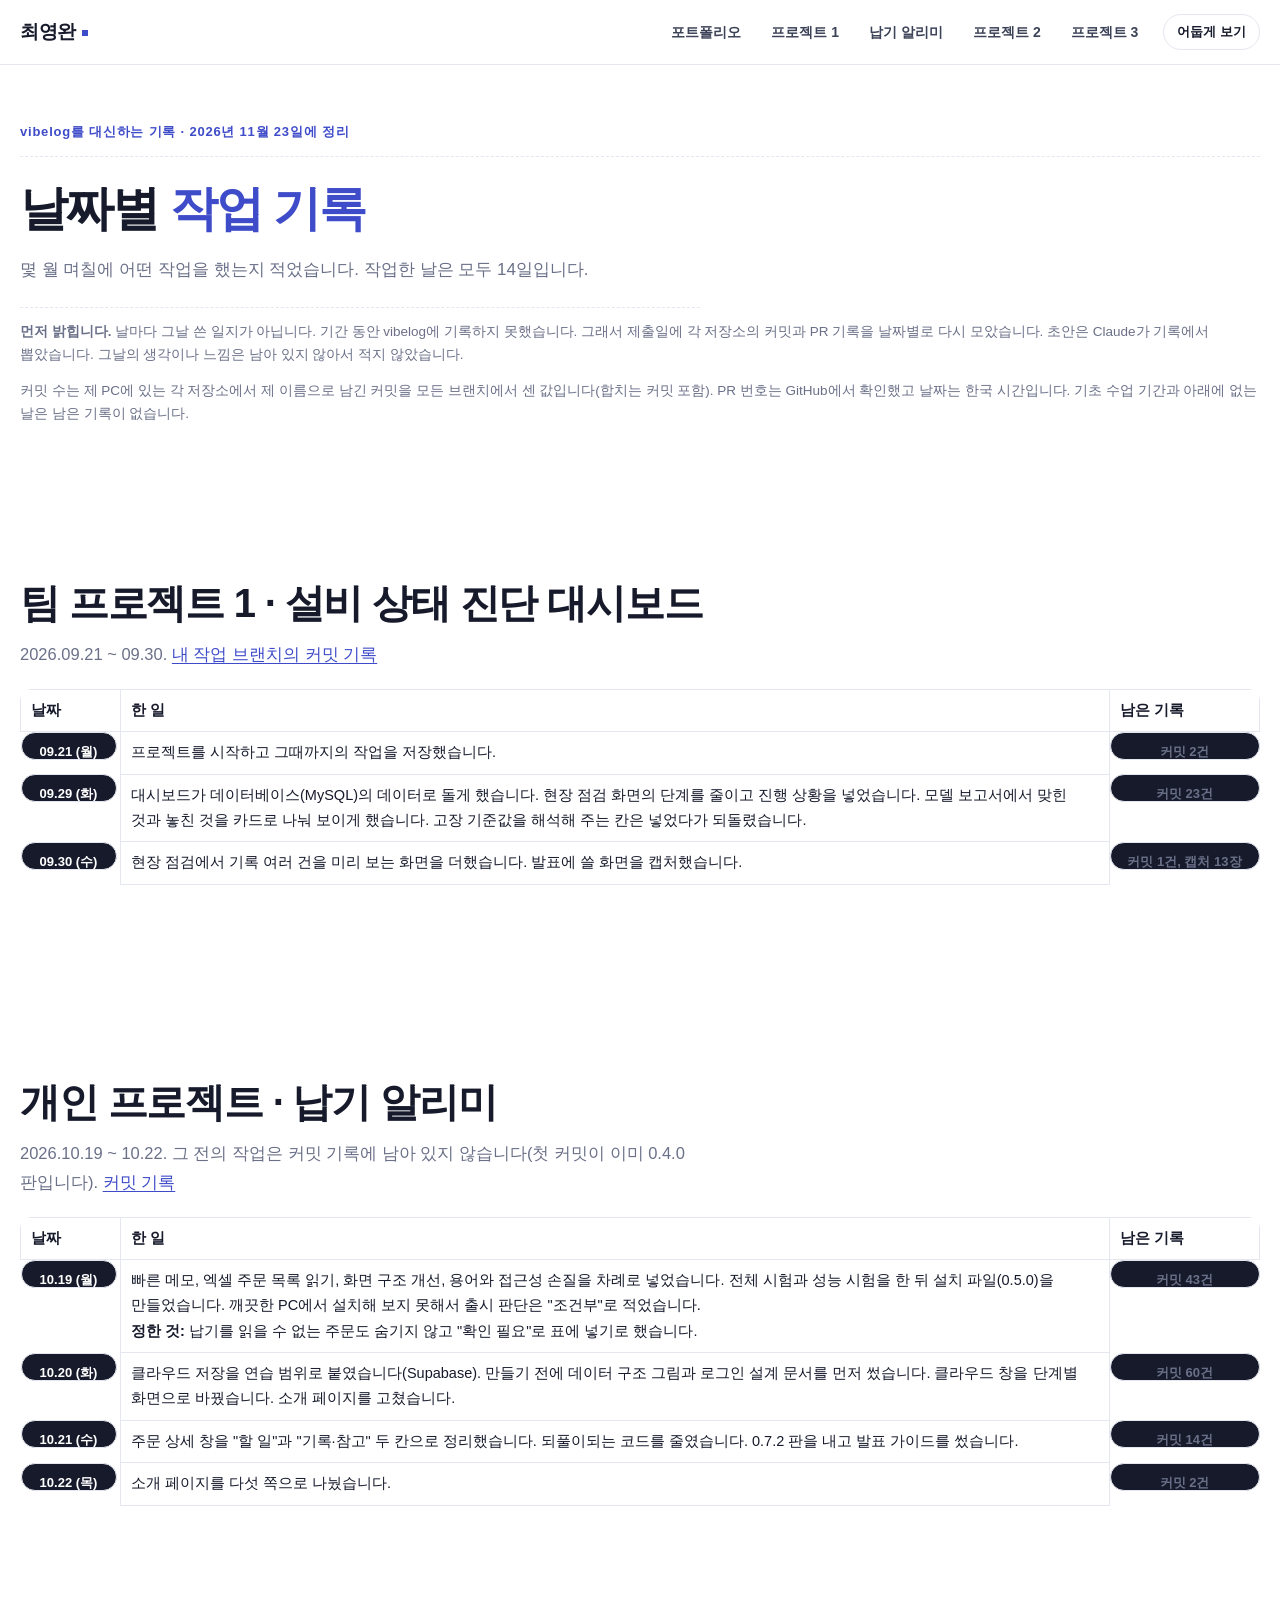
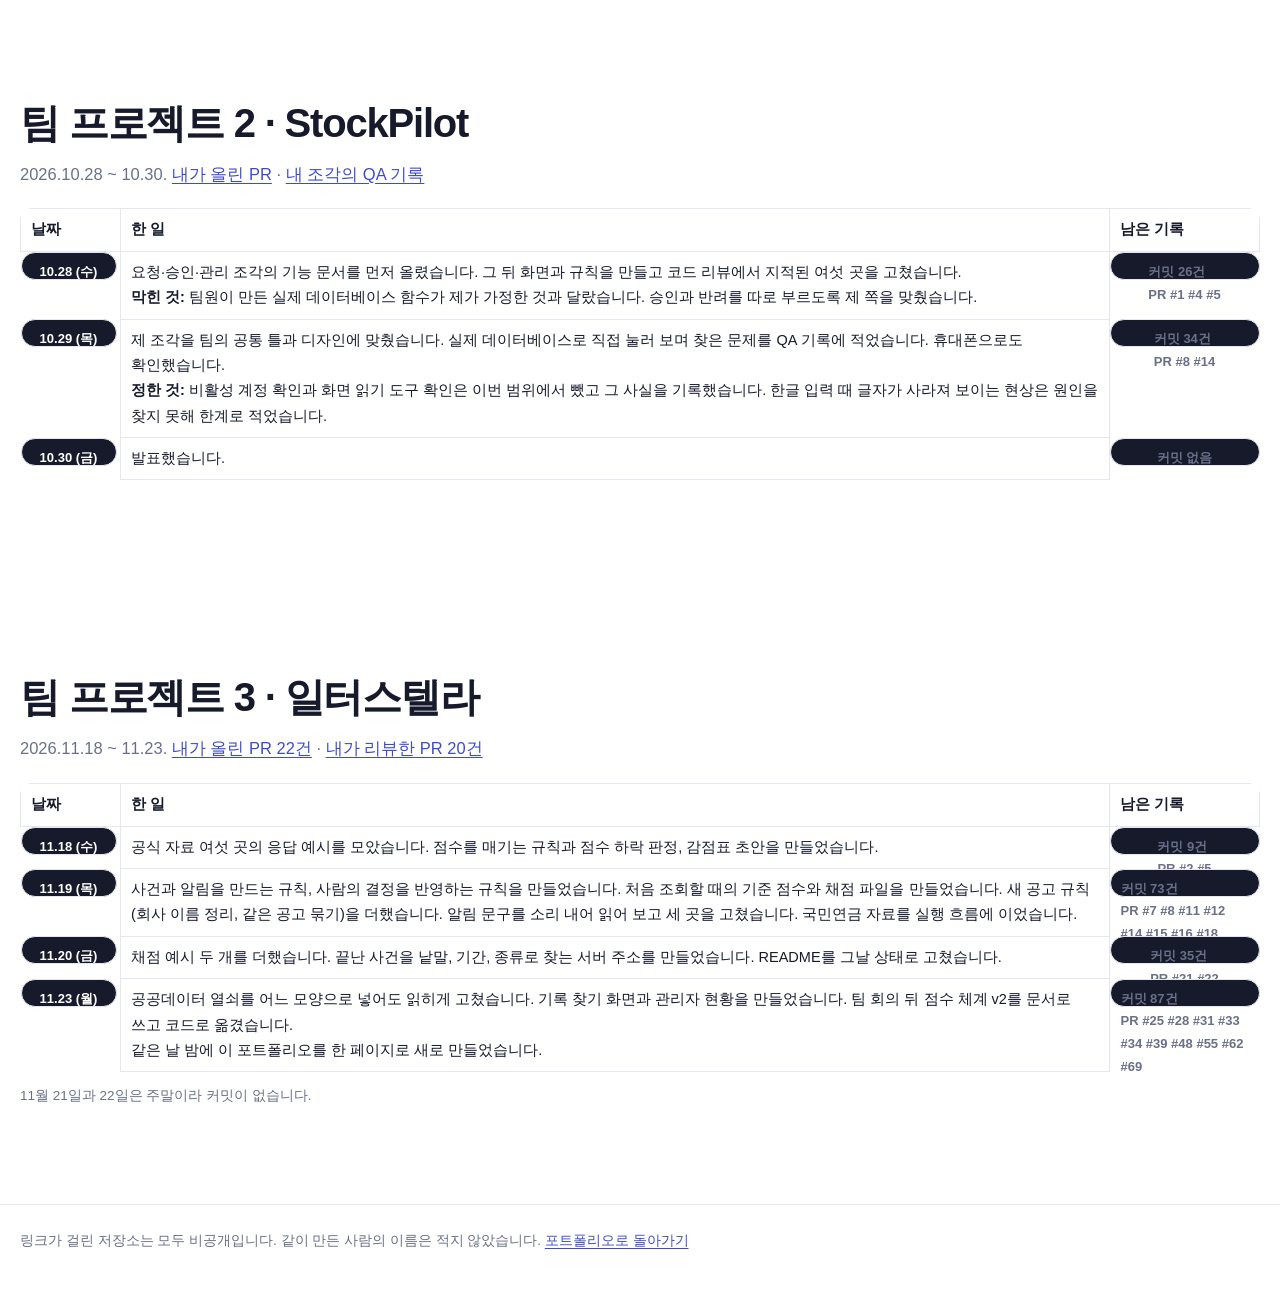
==== worklog.html @ 02786f66 "포트폴리오 화면 캡처 정리" ====
<!doctype html>
<html lang="ko">
<head>
  <meta charset="utf-8">
  <meta name="viewport" content="width=device-width, initial-scale=1">
  <meta name="robots" content="noindex, nofollow">
  <title>날짜별 작업 기록 · 최영완</title>
  <meta name="description" content="몇 월 며칠에 어떤 작업을 했는지 커밋과 PR 기록에서 날짜별로 모은 기록">
  <link rel="stylesheet" href="style.css?v=12">
  <script src="theme.js"></script>
</head>
<body>
<nav class="top" aria-label="이동"><div class="wrap">
  <strong>최영완</strong>
  <a href="index.html">포트폴리오</a><a href="#p1">프로젝트 1</a><a href="#nabgi">납기 알리미</a><a href="#p2">프로젝트 2</a><a href="#p3">프로젝트 3</a>
  <button type="button" data-theme-toggle hidden>어둡게 보기</button>
</div></nav>

<main>
<header class="hero"><div class="wrap">
  <p class="kicker">vibelog를 대신하는 기록 · 2026년 11월 23일에 정리</p>
  <h1>날짜별 <span>작업 기록</span></h1>
  <p class="lede">몇 월 며칠에 어떤 작업을 했는지 적었습니다. 작업한 날은 모두 14일입니다.</p>
  <p class="note"><b>먼저 밝힙니다.</b> 날마다 그날 쓴 일지가 아닙니다. 기간 동안 vibelog에 기록하지 못했습니다. 그래서 제출일에 각 저장소의 커밋과 PR 기록을 날짜별로 다시 모았습니다. 초안은 Claude가 기록에서 뽑았습니다. 그날의 생각이나 느낌은 남아 있지 않아서 적지 않았습니다.</p>
  <p class="note">커밋 수는 제 PC에 있는 각 저장소에서 제 이름으로 남긴 커밋을 모든 브랜치에서 센 값입니다(합치는 커밋 포함). PR 번호는 GitHub에서 확인했고 날짜는 한국 시간입니다. 기초 수업 기간과 아래에 없는 날은 남은 기록이 없습니다.</p>
</div></header>

<section id="p1"><div class="wrap">
  <h2>팀 프로젝트 1 · 설비 상태 진단 대시보드</h2>
  <p class="sec-lede">2026.09.21 ~ 09.30. <a href="https://github.com/DH99-03/LS_Rokets/commits/%EC%B5%9C%EC%98%81%EC%99%84_test">내 작업 브랜치의 커밋 기록</a></p>
  <table class="log">
    <tr><th>날짜</th><th>한 일</th><th>남은 기록</th></tr>
    <tr><td class="num">09.21 (월)</td><td>프로젝트를 시작하고 그때까지의 작업을 저장했습니다.</td><td class="num">커밋 2건</td></tr>
    <tr><td class="num">09.29 (화)</td><td>대시보드가 데이터베이스(MySQL)의 데이터로 돌게 했습니다. 현장 점검 화면의 단계를 줄이고 진행 상황을 넣었습니다. 모델 보고서에서 맞힌 것과 놓친 것을 카드로 나눠 보이게 했습니다. 고장 기준값을 해석해 주는 칸은 넣었다가 되돌렸습니다.</td><td class="num">커밋 23건</td></tr>
    <tr><td class="num">09.30 (수)</td><td>현장 점검에서 기록 여러 건을 미리 보는 화면을 더했습니다. 발표에 쓸 화면을 캡처했습니다.</td><td class="num">커밋 1건, 캡처 13장</td></tr>
  </table>
</div></section>

<section id="nabgi"><div class="wrap">
  <h2>개인 프로젝트 · 납기 알리미</h2>
  <p class="sec-lede">2026.10.19 ~ 10.22. 그 전의 작업은 커밋 기록에 남아 있지 않습니다(첫 커밋이 이미 0.4.0 판입니다). <a href="https://github.com/2rodmlquf-bit/nabgi-alimi/commits/main">커밋 기록</a></p>
  <table class="log">
    <tr><th>날짜</th><th>한 일</th><th>남은 기록</th></tr>
    <tr><td class="num">10.19 (월)</td><td>빠른 메모, 엑셀 주문 목록 읽기, 화면 구조 개선, 용어와 접근성 손질을 차례로 넣었습니다. 전체 시험과 성능 시험을 한 뒤 설치 파일(0.5.0)을 만들었습니다. 깨끗한 PC에서 설치해 보지 못해서 출시 판단은 "조건부"로 적었습니다.<br><b>정한 것:</b> 납기를 읽을 수 없는 주문도 숨기지 않고 "확인 필요"로 표에 넣기로 했습니다.</td><td class="num">커밋 43건</td></tr>
    <tr><td class="num">10.20 (화)</td><td>클라우드 저장을 연습 범위로 붙였습니다(Supabase). 만들기 전에 데이터 구조 그림과 로그인 설계 문서를 먼저 썼습니다. 클라우드 창을 단계별 화면으로 바꿨습니다. 소개 페이지를 고쳤습니다.</td><td class="num">커밋 60건</td></tr>
    <tr><td class="num">10.21 (수)</td><td>주문 상세 창을 "할 일"과 "기록·참고" 두 칸으로 정리했습니다. 되풀이되는 코드를 줄였습니다. 0.7.2 판을 내고 발표 가이드를 썼습니다.</td><td class="num">커밋 14건</td></tr>
    <tr><td class="num">10.22 (목)</td><td>소개 페이지를 다섯 쪽으로 나눴습니다.</td><td class="num">커밋 2건</td></tr>
  </table>
</div></section>

<section id="p2"><div class="wrap">
  <h2>팀 프로젝트 2 · StockPilot</h2>
  <p class="sec-lede">2026.10.28 ~ 10.30. <a href="https://github.com/jhk4308/LS-VibeCoding-Project/pulls?q=is%3Apr+author%3A2rodmlquf-bit">내가 올린 PR</a> · <a href="https://github.com/2rodmlquf-bit/Project2_StockPilot/blob/main/docs/QA-5C.md">내 조각의 QA 기록</a></p>
  <table class="log">
    <tr><th>날짜</th><th>한 일</th><th>남은 기록</th></tr>
    <tr><td class="num">10.28 (수)</td><td>요청·승인·관리 조각의 기능 문서를 먼저 올렸습니다. 그 뒤 화면과 규칙을 만들고 코드 리뷰에서 지적된 여섯 곳을 고쳤습니다.<br><b>막힌 것:</b> 팀원이 만든 실제 데이터베이스 함수가 제가 가정한 것과 달랐습니다. 승인과 반려를 따로 부르도록 제 쪽을 맞췄습니다.</td><td class="num">커밋 26건<br>PR #1 #4 #5</td></tr>
    <tr><td class="num">10.29 (목)</td><td>제 조각을 팀의 공통 틀과 디자인에 맞췄습니다. 실제 데이터베이스로 직접 눌러 보며 찾은 문제를 QA 기록에 적었습니다. 휴대폰으로도 확인했습니다.<br><b>정한 것:</b> 비활성 계정 확인과 화면 읽기 도구 확인은 이번 범위에서 뺐고 그 사실을 기록했습니다. 한글 입력 때 글자가 사라져 보이는 현상은 원인을 찾지 못해 한계로 적었습니다.</td><td class="num">커밋 34건<br>PR #8 #14</td></tr>
    <tr><td class="num">10.30 (금)</td><td>발표했습니다.</td><td class="num">커밋 없음</td></tr>
  </table>
</div></section>

<section id="p3"><div class="wrap">
  <h2>팀 프로젝트 3 · 일터스텔라</h2>
  <p class="sec-lede">2026.11.18 ~ 11.23. <a href="https://github.com/jhk4308/LS-VibeCoding-Project2/pulls?q=is%3Apr+author%3A2rodmlquf-bit">내가 올린 PR 22건</a> · <a href="https://github.com/jhk4308/LS-VibeCoding-Project2/pulls?q=is%3Apr+reviewed-by%3A2rodmlquf-bit">내가 리뷰한 PR 20건</a></p>
  <table class="log">
    <tr><th>날짜</th><th>한 일</th><th>남은 기록</th></tr>
    <tr><td class="num">11.18 (수)</td><td>공식 자료 여섯 곳의 응답 예시를 모았습니다. 점수를 매기는 규칙과 점수 하락 판정, 감점표 초안을 만들었습니다.</td><td class="num">커밋 9건<br>PR #2 #5</td></tr>
    <tr><td class="num">11.19 (목)</td><td>사건과 알림을 만드는 규칙, 사람의 결정을 반영하는 규칙을 만들었습니다. 처음 조회할 때의 기준 점수와 채점 파일을 만들었습니다. 새 공고 규칙(회사 이름 정리, 같은 공고 묶기)을 더했습니다. 알림 문구를 소리 내어 읽어 보고 세 곳을 고쳤습니다. 국민연금 자료를 실행 흐름에 이었습니다.</td><td class="num">커밋 73건<br>PR #7 #8 #11 #12 #14 #15 #16 #18</td></tr>
    <tr><td class="num">11.20 (금)</td><td>채점 예시 두 개를 더했습니다. 끝난 사건을 낱말, 기간, 종류로 찾는 서버 주소를 만들었습니다. README를 그날 상태로 고쳤습니다.</td><td class="num">커밋 35건<br>PR #21 #22</td></tr>
    <tr><td class="num">11.23 (월)</td><td>공공데이터 열쇠를 어느 모양으로 넣어도 읽히게 고쳤습니다. 기록 찾기 화면과 관리자 현황을 만들었습니다. 팀 회의 뒤 점수 체계 v2를 문서로 쓰고 코드로 옮겼습니다.<br>같은 날 밤에 이 포트폴리오를 한 페이지로 새로 만들었습니다.</td><td class="num">커밋 87건<br>PR #25 #28 #31 #33 #34 #39 #48 #55 #62 #69</td></tr>
  </table>
  <p class="note">11월 21일과 22일은 주말이라 커밋이 없습니다.</p>
</div></section>
</main>

<footer class="end"><div class="wrap">링크가 걸린 저장소는 모두 비공개입니다. 같이 만든 사람의 이름은 적지 않았습니다. <a href="index.html">포트폴리오로 돌아가기</a></div></footer>
</body>
</html>
---- style.css ----
/* 색은 여기 한 곳에서만 정한다. 그라데이션은 쓰지 않는다. 바탕은 흰색·연한 회청색, 강조는 남색 하나, 프로젝트 표시는 파스텔 칩. */
:root {
  --bg: #ffffff; --alt: #f5f6fa; --card: #ffffff; --ink: #161a2b; --sub: #3c4257; --muted: #6a7088; --line: #e4e7ef;
  --accent: #3f4cc9; --on-accent: #ffffff;
  --p1: #fde6d8; --p1-ink: #8a3b12; --nb: #ebe6fc; --nb-ink: #46379a; --p2: #dcf2e6; --p2-ink: #1e6647; --p3: #dfedfb; --p3-ink: #1d5687;
  --note: #fff4cf; --note-ink: #6e4b00;
}
@media (prefers-color-scheme: dark) {
  :root:not([data-theme="light"]) {
    --bg: #12141d; --alt: #181b27; --card: #1d2130; --ink: #eef0f7; --sub: #c9cde0; --muted: #9da3bb; --line: #2c3144;
    --accent: #9ea8ff; --on-accent: #12141d;
    --p1: #45291c; --p1-ink: #ffd3bc; --nb: #2d2754; --nb-ink: #d3ccff; --p2: #173a2b; --p2-ink: #b5e8cf; --p3: #17324b; --p3-ink: #bcdcf7;
    --note: #3a3016; --note-ink: #ffe59a;
  }
}
:root[data-theme="dark"] {
  --bg: #12141d; --alt: #181b27; --card: #1d2130; --ink: #eef0f7; --sub: #c9cde0; --muted: #9da3bb; --line: #2c3144;
  --accent: #9ea8ff; --on-accent: #12141d;
  --p1: #45291c; --p1-ink: #ffd3bc; --nb: #2d2754; --nb-ink: #d3ccff; --p2: #173a2b; --p2-ink: #b5e8cf; --p3: #17324b; --p3-ink: #bcdcf7;
  --note: #3a3016; --note-ink: #ffe59a;
}

* { box-sizing: border-box; }
html { scroll-behavior: smooth; scroll-padding-top: 72px; }
@media (prefers-reduced-motion: reduce) { html { scroll-behavior: auto; } * { transition: none !important; } }
body {
  margin: 0; background: var(--bg); color: var(--ink); font-size: 16px; line-height: 1.75;
  font-family: "Pretendard", "SUIT", -apple-system, "Apple SD Gothic Neo", "Malgun Gothic", "Noto Sans KR", sans-serif;
  word-break: keep-all; overflow-wrap: anywhere; -webkit-font-smoothing: antialiased;
}
a { color: var(--accent); text-underline-offset: 3px; }
a:focus-visible, button:focus-visible, summary:focus-visible { outline: 3px solid var(--accent); outline-offset: 2px; border-radius: 6px; }
img { max-width: 100%; height: auto; display: block; }
.wrap { max-width: 1360px; margin: 0 auto; padding: 0 20px; }

/* 위쪽 메뉴 */
.top { position: sticky; top: 0; z-index: 10; background: var(--bg); border-bottom: 1px solid var(--line); }
.top .wrap { display: flex; align-items: center; gap: 4px; height: 64px; overflow-x: auto; white-space: nowrap; scrollbar-width: none; }
.top .wrap::-webkit-scrollbar { display: none; }
.top strong { margin-right: auto; padding-right: 16px; font-size: 19px; letter-spacing: -0.02em; }
.top strong::after { content: ""; display: inline-block; width: 6px; height: 6px; background: var(--accent); margin-left: 6px; vertical-align: middle; }
.top a { color: var(--sub); text-decoration: none; font-size: 14px; font-weight: 600; padding: 7px 13px; border-radius: 999px; }
.top a:hover { background: var(--alt); color: var(--ink); }
.top button { font: inherit; font-size: 13px; font-weight: 600; color: var(--ink); background: var(--bg); border: 1px solid var(--line); border-radius: 999px; padding: 6px 13px; margin-left: 8px; cursor: pointer; }

/* 공통 */
section { padding: 96px 0; }
section.alt { background: var(--alt); }
.eyebrow { display: flex; align-items: center; gap: 10px; margin: 0 0 14px; font-size: 13px; font-weight: 700; letter-spacing: .08em; color: var(--accent); }
.eyebrow::before { content: ""; width: 22px; height: 2px; background: currentColor; }
h2 { font-size: 40px; line-height: 1.25; letter-spacing: -0.03em; margin: 0 0 12px; }
.sec-lede { color: var(--muted); margin: 0 0 36px; max-width: 680px; font-size: 16.5px; }
h3 { margin: 0; letter-spacing: -0.02em; }
h4 { font-size: 15px; margin: 22px 0 8px; }
.note { font-size: 13.5px; color: var(--muted); margin: 12px 0 0; }
.chip { display: inline-block; font-size: 12.5px; font-weight: 700; line-height: 1.5; padding: 3px 11px; border-radius: 999px; }
.c-p1 { background: var(--p1); color: var(--p1-ink); } .c-nb { background: var(--nb); color: var(--nb-ink); }
.c-p2 { background: var(--p2); color: var(--p2-ink); } .c-p3 { background: var(--p3); color: var(--p3-ink); }
.c-note { background: var(--note); color: var(--note-ink); }
.btn { display: inline-flex; align-items: center; gap: 8px; font-size: 15px; font-weight: 700; text-decoration: none; padding: 13px 22px; border-radius: 999px; background: var(--accent); color: var(--on-accent); border: 1px solid var(--accent); }
.btn.ghost { background: var(--bg); color: var(--ink); border-color: var(--line); }
.btn:hover { filter: brightness(1.06); }

/* 첫 화면: 물류 운송장(송장) 모양. 칸을 나눈 선과 고정폭 글자로 표현하고 색 번짐은 쓰지 않는다 */
.hero { padding: 56px 0; }
.mono { font-family: ui-monospace, "Cascadia Mono", Consolas, monospace; letter-spacing: .04em; }
.waybill { border: 2px solid var(--ink); border-radius: 18px; background: var(--bg); overflow: hidden; }
.wb-head { display: flex; justify-content: space-between; align-items: center; gap: 16px; padding: 16px 28px; border-bottom: 2px solid var(--ink); }
.wb-head p { margin: 0; font-size: 14px; font-weight: 700; }
.wb-head p span { margin-left: 16px; color: var(--muted); font-weight: 500; }
.barcode { width: 180px; height: 38px; fill: var(--ink); flex: none; }
.wb-main { display: grid; grid-template-columns: 1.55fr 1fr; }
.wb-from { padding: 32px 36px 30px 28px; border-right: 1px dashed var(--line); }
.wb-track { padding: 32px 28px 28px; background: var(--alt); }
.label { margin: 0 0 6px; font-size: 12px; font-weight: 700; letter-spacing: .08em; color: var(--accent); font-family: ui-monospace, "Cascadia Mono", Consolas, monospace; }
.place { margin: 0 0 22px; font-size: 20px; font-weight: 800; letter-spacing: -0.02em; }
.place span { display: block; font-size: 14px; font-weight: 500; color: var(--muted); letter-spacing: 0; }
.hero h1 { font-size: 50px; line-height: 1.25; letter-spacing: -0.04em; margin: 4px 0 18px; font-weight: 800; padding-top: 22px; border-top: 1px dashed var(--line); }
.hero h1 em { font-style: normal; color: var(--accent); text-decoration: underline; text-decoration-thickness: 6px; text-underline-offset: 6px; text-decoration-color: var(--nb); }
.hero .lede { color: var(--muted); margin: 0 0 24px; max-width: 600px; padding-bottom: 22px; border-bottom: 1px dashed var(--line); }
.track { list-style: none; margin: 10px 0 0; padding: 0; position: relative; }
.track::before { content: ""; position: absolute; left: 6px; top: 8px; bottom: 8px; border-left: 2px dashed var(--line); }
.track li { position: relative; padding: 0 0 20px 30px; }
.track li:last-child { padding-bottom: 0; }
.track li::before { content: ""; position: absolute; left: -3px; top: 3px; width: 14px; height: 14px; border-radius: 50%; background: var(--dot, var(--muted)); border: 3px solid var(--alt); }
.track .t-p1 { --dot: var(--p1-ink); } .track .t-nb { --dot: var(--nb-ink); } .track .t-p2 { --dot: var(--p2-ink); } .track .t-p3 { --dot: var(--p3-ink); }
.track time { display: block; font-size: 12.5px; color: var(--muted); font-family: ui-monospace, "Cascadia Mono", Consolas, monospace; }
.track b, .track a { display: block; font-weight: 700; color: var(--ink); text-decoration: none; line-height: 1.45; }
.track a:hover { color: var(--accent); }
.track span { display: block; font-size: 13.5px; color: var(--muted); line-height: 1.5; }
.track .now a::after { content: "현재"; margin-left: 8px; font-size: 11.5px; font-weight: 700; padding: 1px 8px; border-radius: 999px; background: var(--accent); color: var(--on-accent); vertical-align: 2px; }
.wb-cargo { display: grid; grid-template-columns: repeat(4, 1fr); margin: 0; border-top: 2px solid var(--ink); }
.wb-cargo > div { padding: 18px 22px; border-left: 1px dashed var(--line); }
.wb-cargo > div:first-child { border-left: 0; padding-left: 28px; }
.wb-cargo dt { font-size: 12px; font-weight: 700; letter-spacing: .06em; color: var(--muted); }
.wb-cargo dd { margin: 2px 0 0; font-size: 28px; font-weight: 800; letter-spacing: -0.03em; font-variant-numeric: tabular-nums; line-height: 1.3; }
.wb-cargo small { font-size: 13px; color: var(--muted); }
.wb-foot { border-top: 1px dashed var(--line); padding: 12px 28px; font-size: 14px; color: var(--sub); }
.wb-foot p { margin: 0; }
.wb-foot .mono { font-size: 12px; font-weight: 700; color: var(--accent); margin-right: 10px; }
.hero-actions { margin-top: 24px; }
.actions { display: flex; flex-wrap: wrap; gap: 10px; }

/* 한 일 표 (할 수 있는 것 → 근거) */
.skills { background: var(--card); border: 1px solid var(--line); border-radius: 22px; padding: 10px 28px; margin-bottom: 56px; }
.skills > p { margin: 14px 0 4px; font-size: 13px; font-weight: 700; color: var(--accent); }
.skills dl { margin: 0; }
.skills .row { display: grid; grid-template-columns: 230px 1fr; gap: 16px; padding: 14px 0; border-top: 1px solid var(--line); }
.skills .row:first-child { border-top: 0; }
.skills dt { font-weight: 700; }
.skills dd { margin: 0; color: var(--sub); }
.skills dd a { text-decoration: none; font-weight: 600; }

/* 여정 한눈에 */
.steps { list-style: none; padding: 0; margin: 0 0 44px; display: grid; grid-template-columns: repeat(5, 1fr); position: relative; }
.steps::before { content: ""; position: absolute; top: 9px; left: 9px; right: 9px; height: 2px; background: var(--line); }
.steps li { position: relative; padding: 30px 12px 0 0; }
.steps li::before { content: ""; position: absolute; top: 0; left: 0; width: 20px; height: 20px; border-radius: 50%; background: var(--dot, var(--line)); border: 4px solid var(--bg); box-shadow: 0 0 0 1px var(--line); }
.steps .s-p1 { --dot: var(--p1-ink); } .steps .s-nb { --dot: var(--nb-ink); } .steps .s-p2 { --dot: var(--p2-ink); } .steps .s-p3 { --dot: var(--p3-ink); }
.steps small { display: block; font-size: 13px; color: var(--muted); font-variant-numeric: tabular-nums; }
.steps a, .steps b { font-weight: 700; color: var(--ink); text-decoration: none; font-size: 15.5px; }
.steps p { margin: 2px 0 0; font-size: 13.5px; color: var(--muted); line-height: 1.55; }

/* 프로젝트 카드 */
.proj { display: grid; grid-template-columns: 1.75fr 1fr; gap: 40px; align-items: stretch; background: var(--alt); border: 1px solid var(--line); border-radius: 28px; padding: 40px; margin-bottom: 28px; }
.proj.flip { grid-template-columns: 1fr 1.75fr; }
.proj.flip .shot { order: 2; }
/* 사진은 자르지 않는다. 두 장을 칸의 위·아래 끝에 붙여 글 칸과 끝을 맞춘다 */
.proj .shot { display: flex; flex-direction: column; justify-content: space-between; gap: 22px; margin: 0; }
.proj .shot figure { margin: 0; }
.proj .shot img { width: 100%; height: auto; border-radius: 16px; border: 1px solid var(--line); background: var(--card); box-shadow: 0 8px 28px rgba(20, 24, 50, .10); }
.zoom { display: block; cursor: zoom-in; border-radius: 16px; }
.zoom:hover img { border-color: var(--accent); }
.proj .shot figcaption { font-size: 13px; color: var(--muted); margin-top: 10px; }
.meta { display: flex; flex-wrap: wrap; align-items: center; gap: 8px 10px; margin: 0 0 14px; font-size: 13.5px; color: var(--muted); font-variant-numeric: tabular-nums; }
.num { display: inline-grid; place-items: center; width: 34px; height: 28px; border-radius: 999px; background: var(--ink); color: var(--bg); font-size: 13px; font-weight: 800; }
.proj h3 { font-size: 32px; line-height: 1.25; }
.proj .one { font-size: 17px; color: var(--muted); margin: 10px 0 20px; }
.rows { margin: 0; border-top: 1px solid var(--line); }
.rows > div { display: grid; grid-template-columns: 92px 1fr; gap: 14px; padding: 13px 0; border-bottom: 1px solid var(--line); }
.rows dt { font-size: 14px; font-weight: 700; color: var(--accent); }
.rows dd { margin: 0; font-size: 15px; color: var(--sub); }
.tags { list-style: none; padding: 0; margin: 18px 0 0; display: flex; flex-wrap: wrap; gap: 6px; }
.tags li { font-size: 13px; font-weight: 600; padding: 4px 12px; border-radius: 999px; border: 1px solid var(--line); background: var(--bg); color: var(--sub); }
.proof { margin: 18px 0 0; font-size: 14.5px; }
.proof b { display: block; font-size: 14px; margin-bottom: 4px; }
.proof ul { margin: 0; padding-left: 18px; }
.changed { background: var(--note); color: var(--note-ink); border-radius: 14px; padding: 13px 16px; margin: 18px 0 0; font-size: 15px; }
.changed b { margin-right: 6px; }
details.more { margin-top: 20px; }
details.more summary { display: inline-flex; align-items: center; gap: 8px; cursor: pointer; font-weight: 700; font-size: 15px; padding: 11px 20px; border-radius: 999px; background: var(--accent); color: var(--on-accent); list-style: none; }
details.more summary::-webkit-details-marker { display: none; }
details.more summary::after { content: "↓"; }
details.more[open] summary::after { content: "↑"; }
details.more > div { margin-top: 14px; }
details.more h4:first-child { margin-top: 6px; }
ul.plain { margin: 0; padding-left: 20px; font-size: 15px; color: var(--sub); }
ul.plain li { margin: 5px 0; }
blockquote { margin: 0 0 20px; padding: 14px 18px; border-left: 3px solid var(--accent); background: var(--bg); border-radius: 0 14px 14px 0; font-size: 15.5px; }
blockquote footer { font-size: 13px; color: var(--muted); margin-top: 4px; }

table { width: 100%; border-collapse: collapse; font-size: 14.5px; display: block; overflow-x: auto; }
th, td { border: 1px solid var(--line); padding: 8px 10px; text-align: left; vertical-align: top; min-width: 100px; }
th { background: var(--bg); white-space: nowrap; }
td.num { font-variant-numeric: tabular-nums; white-space: nowrap; }

/* 달라진 것 */
.split { display: grid; grid-template-columns: 1fr 1.25fr; gap: 56px; align-items: start; }
.split .stick { position: sticky; top: 100px; }
.split .lead-text { color: var(--muted); margin: 0; }
.cards { display: grid; gap: 16px; }
.cardx { background: var(--card); border: 1px solid var(--line); border-radius: 20px; padding: 24px 26px; display: grid; grid-template-columns: 40px 1fr; gap: 6px 14px; }
.cardx > span { font-size: 14px; font-weight: 800; color: var(--accent); padding-top: 3px; }
.cardx h3 { font-size: 19px; }
.cardx p { grid-column: 2; margin: 4px 0 0; font-size: 15px; color: var(--sub); }
.cardx p b { display: inline-block; min-width: 38px; font-size: 13px; color: var(--muted); }
.cardx .why { font-size: 13.5px; color: var(--muted); border-top: 1px dashed var(--line); padding-top: 10px; margin-top: 10px; }

/* 한계 · 연락 */
.limits { list-style: none; padding: 0; margin: 0; display: grid; grid-template-columns: repeat(2, 1fr); gap: 16px; }
.limits li { background: var(--card); border: 1px solid var(--line); border-radius: 20px; padding: 22px 24px; font-size: 15px; color: var(--sub); }
.limits li .chip { display: table; margin-bottom: 8px; }
.contact-box { display: grid; grid-template-columns: 1fr auto; gap: 32px; align-items: center; background: var(--ink); color: var(--bg); border-radius: 28px; padding: 48px; }
.contact-box h2 { color: var(--bg); }
.contact-box p { margin: 0; color: var(--bg); opacity: .8; }
.contact-box .btn { background: var(--bg); color: var(--ink); border-color: var(--bg); }
.contact-box .btn.ghost { background: transparent; color: var(--bg); border-color: var(--muted); }
footer.end { border-top: 1px solid var(--line); padding: 24px 0 48px; font-size: 13.5px; color: var(--muted); }

/* 날짜별 기록(worklog.html) */
.hero .kicker { color: var(--accent); font-size: 13px; font-weight: 700; letter-spacing: .06em; margin: 0 0 12px; }
.hero > .wrap > h1 { font-size: 48px; line-height: 1.25; letter-spacing: -0.04em; margin: 0 0 16px; }
.hero > .wrap > h1 span { color: var(--accent); }
.hero > .wrap > .lede { font-size: 17px; color: var(--muted); max-width: 680px; margin: 0; }
section > .wrap > h2 + .sec-lede { margin: 4px 0 20px; }
table.log { background: var(--card); border-radius: 12px; }
table.log td:first-child { min-width: 96px; white-space: nowrap; font-weight: 700; }
table.log td:last-child { min-width: 150px; color: var(--muted); white-space: normal; }

@media (max-width: 960px) {
  .split, .proj { grid-template-columns: 1fr; gap: 28px; }
  .wb-main { grid-template-columns: 1fr; }
  .wb-from { border-right: 0; border-bottom: 1px dashed var(--line); }
  .wb-cargo { grid-template-columns: repeat(2, 1fr); }
  .wb-cargo > div:nth-child(3) { border-left: 0; padding-left: 28px; }
  .wb-cargo > div:nth-child(n+3) { border-top: 1px dashed var(--line); }
  .proj.flip { grid-template-columns: 1fr; }
  .proj.flip .shot { order: 0; }
  .split .stick { position: static; }
  .steps { grid-template-columns: 1fr; }
  .steps::before { top: 9px; bottom: 9px; left: 9px; right: auto; width: 2px; height: auto; }
  .steps li { padding: 0 0 18px 34px; }
  .contact-box { grid-template-columns: 1fr; }
}
@media (max-width: 620px) {
  section { padding: 64px 0; }
  .hero { padding-top: 40px; }
  .hero h1 { font-size: 30px; }
  .wb-head { padding: 14px 18px; } .wb-head p span { display: block; margin-left: 0; } .barcode { width: 100px; }
  .wb-from, .wb-track { padding: 24px 18px; }
  .wb-cargo > div, .wb-cargo > div:first-child, .wb-cargo > div:nth-child(3) { padding: 14px 18px; }
  .wb-cargo dd { font-size: 22px; }
  .wb-foot { padding: 12px 18px; }
  h2 { font-size: 30px; }
  .proj { padding: 22px; border-radius: 22px; }
  .proj h3 { font-size: 27px; }
  .rows > div { grid-template-columns: 1fr; gap: 2px; }
  .skills { padding: 6px 18px; }
  .skills .row { grid-template-columns: 1fr; gap: 2px; }
  .limits { grid-template-columns: 1fr; }
  .contact-box { padding: 30px 24px; }
  .hero > .wrap > h1 { font-size: 34px; }
}
@media print { .top { position: static; } .top button { display: none; } details.more > div { display: block; } }
.proj .shot figure:last-child figcaption::after { content: " 사진을 누르면 크게 봅니다."; }
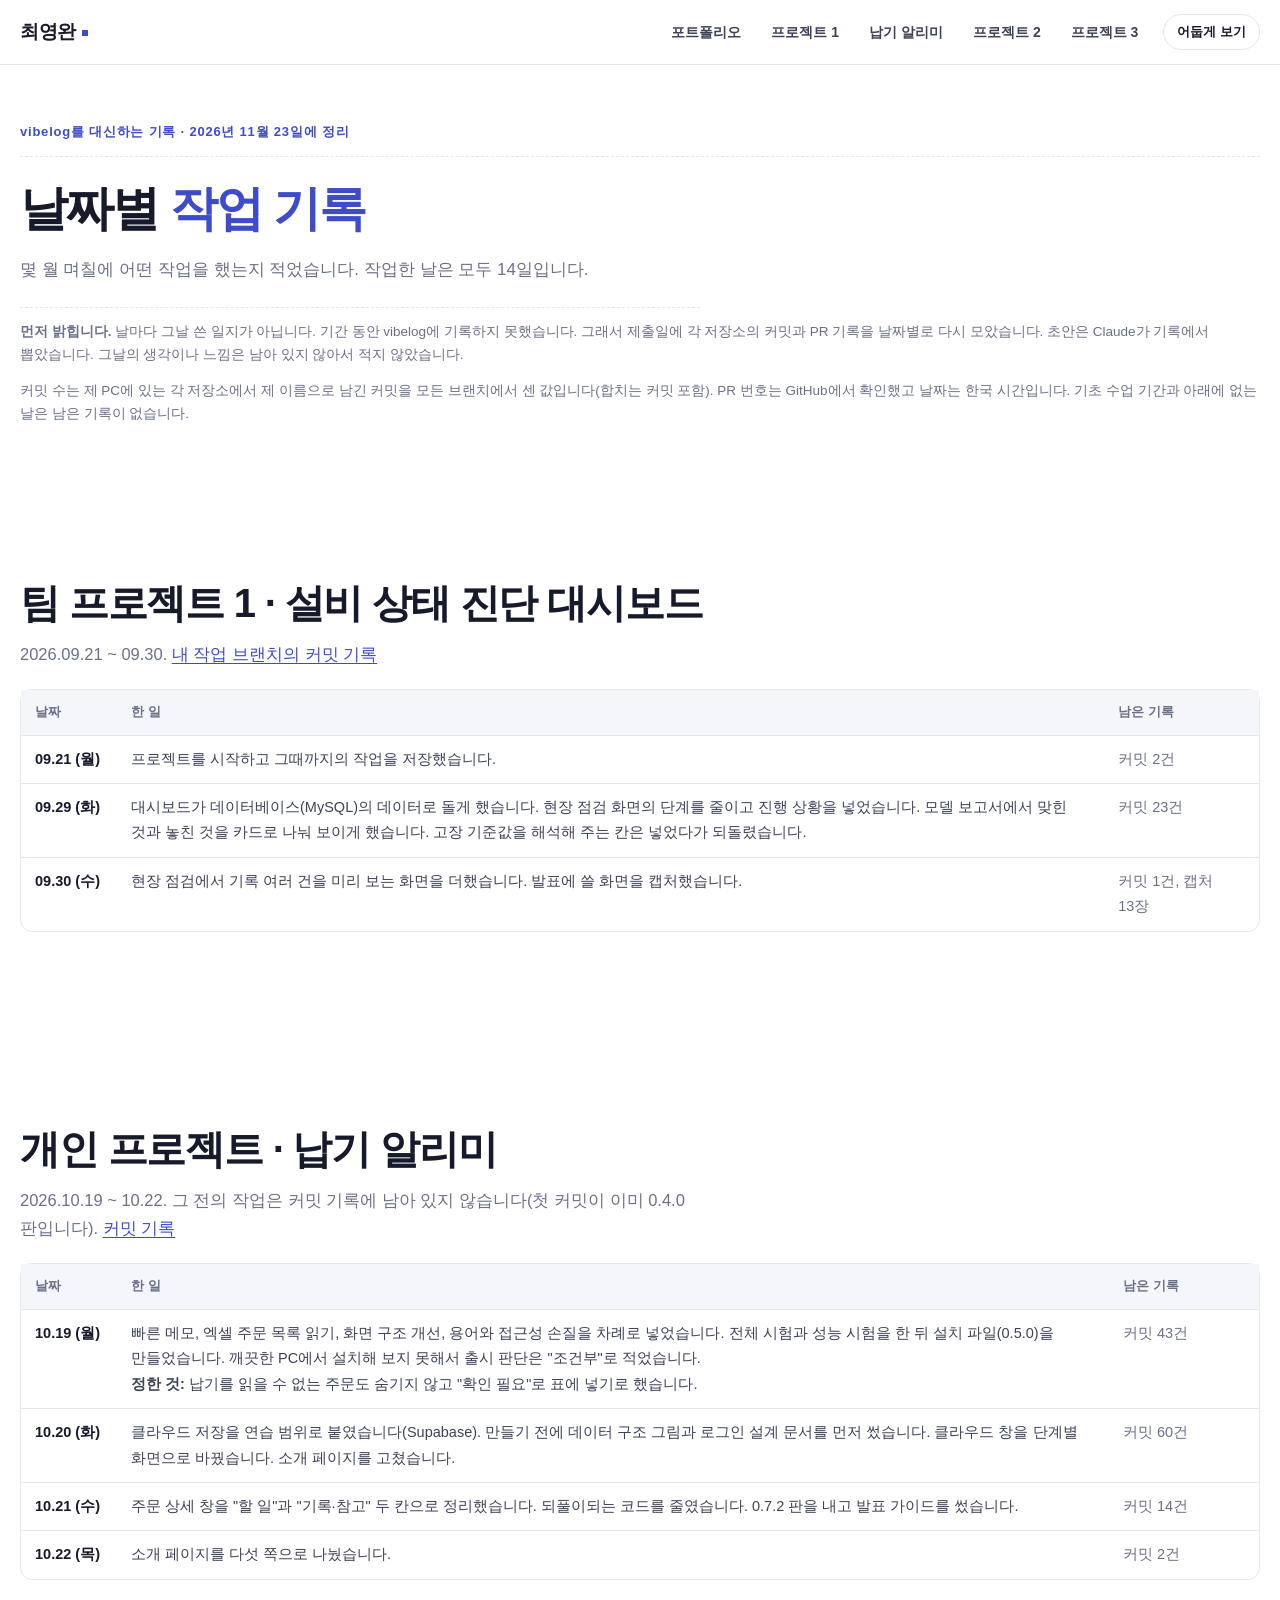
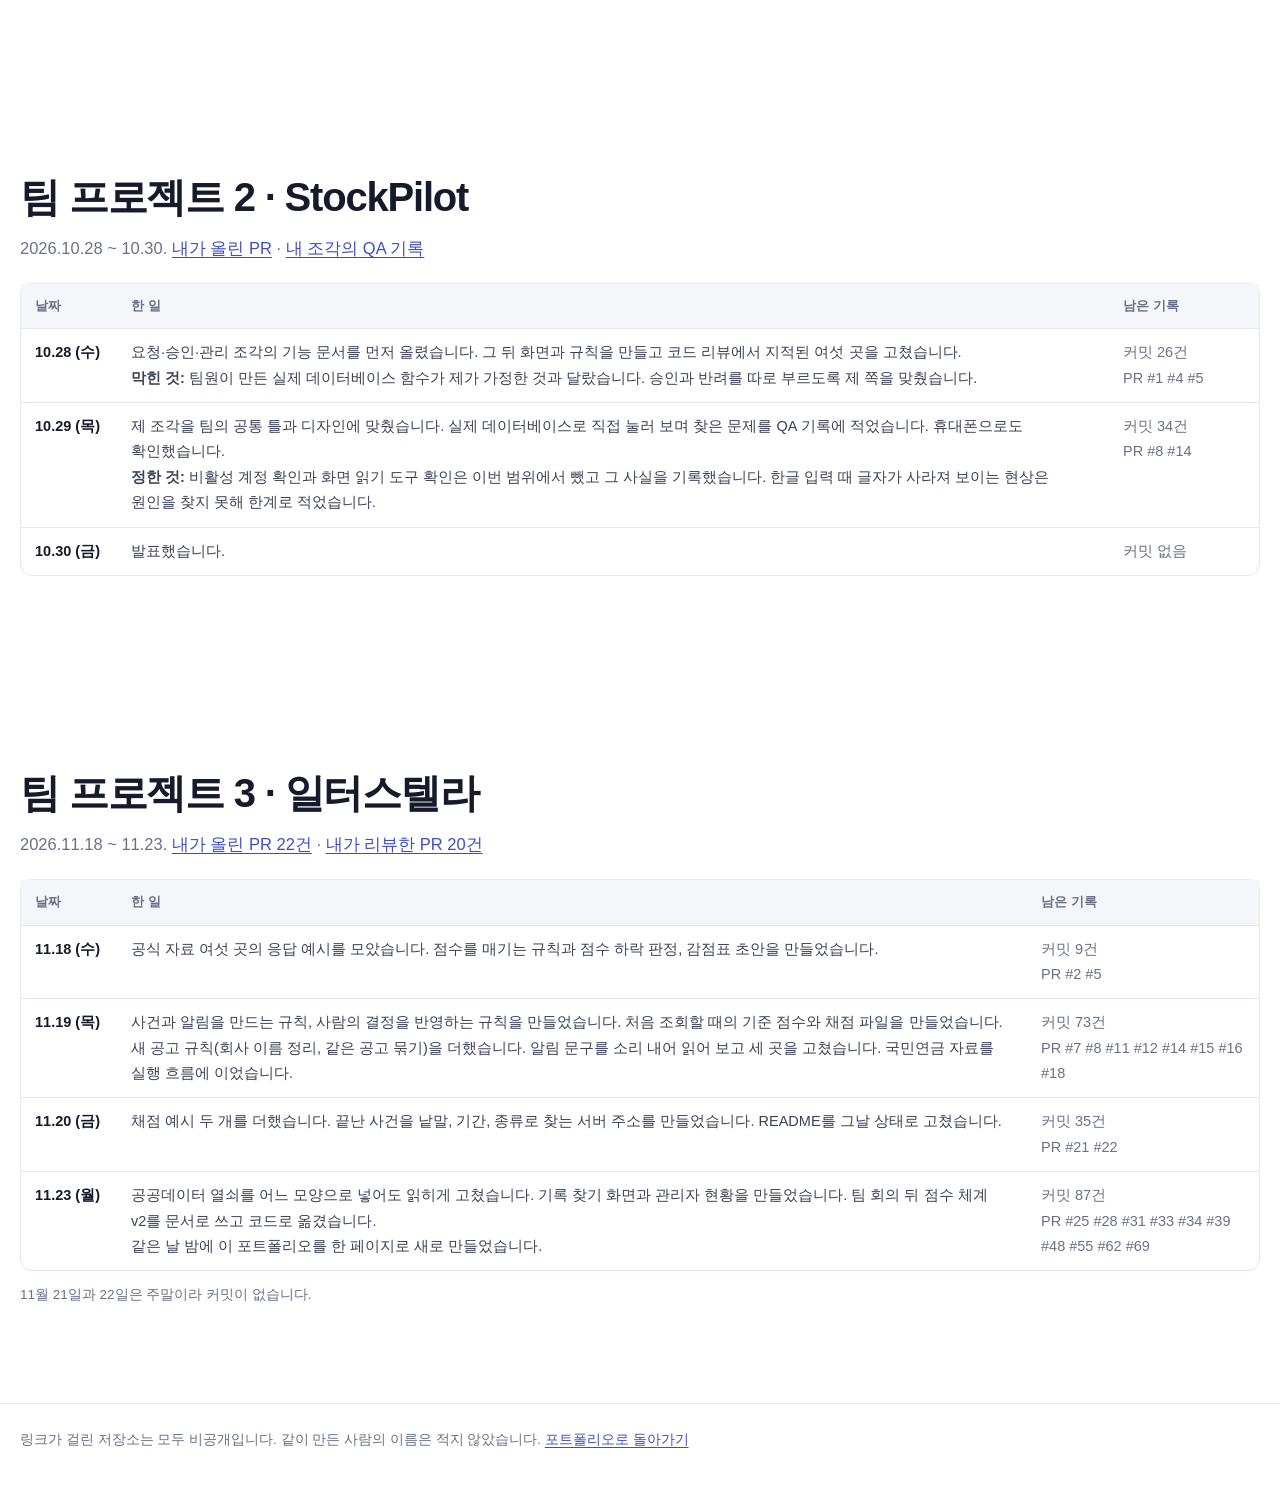
==== commit 6fd2517c: "포트폴리오 표 정리" ====
--- a/worklog.html
+++ b/worklog.html
@@ -6,7 +6,7 @@
   <meta name="robots" content="noindex, nofollow">
   <title>날짜별 작업 기록 · 최영완</title>
   <meta name="description" content="몇 월 며칠에 어떤 작업을 했는지 커밋과 PR 기록에서 날짜별로 모은 기록">
-  <link rel="stylesheet" href="style.css?v=12">
+  <link rel="stylesheet" href="style.css?v=15">
   <script src="theme.js"></script>
 </head>
 <body>
--- a/style.css
+++ b/style.css
@@ -133,7 +133,7 @@
 .zoom:hover img { border-color: var(--accent); }
 .proj .shot figcaption { font-size: 13px; color: var(--muted); margin-top: 10px; }
 .meta { display: flex; flex-wrap: wrap; align-items: center; gap: 8px 10px; margin: 0 0 14px; font-size: 13.5px; color: var(--muted); font-variant-numeric: tabular-nums; }
-.num { display: inline-grid; place-items: center; width: 34px; height: 28px; border-radius: 999px; background: var(--ink); color: var(--bg); font-size: 13px; font-weight: 800; }
+.meta .num { display: inline-grid; place-items: center; width: 34px; height: 28px; border-radius: 999px; background: var(--ink); color: var(--bg); font-size: 13px; font-weight: 800; }
 .proj h3 { font-size: 32px; line-height: 1.25; }
 .proj .one { font-size: 17px; color: var(--muted); margin: 10px 0 20px; }
 .rows { margin: 0; border-top: 1px solid var(--line); }
@@ -159,10 +159,16 @@
 blockquote { margin: 0 0 20px; padding: 14px 18px; border-left: 3px solid var(--accent); background: var(--bg); border-radius: 0 14px 14px 0; font-size: 15.5px; }
 blockquote footer { font-size: 13px; color: var(--muted); margin-top: 4px; }
 
-table { width: 100%; border-collapse: collapse; font-size: 14.5px; display: block; overflow-x: auto; }
-th, td { border: 1px solid var(--line); padding: 8px 10px; text-align: left; vertical-align: top; min-width: 100px; }
-th { background: var(--bg); white-space: nowrap; }
+/* 표: 바깥 테두리만 둥글게, 안쪽은 가로줄만 */
+table { width: 100%; border-collapse: separate; border-spacing: 0; font-size: 14.5px; border: 1px solid var(--line); border-radius: 14px; background: var(--card); }
+th, td { padding: 11px 14px; text-align: left; vertical-align: top; border-bottom: 1px solid var(--line); }
+tr:last-child td { border-bottom: 0; }
+th { background: var(--alt); white-space: nowrap; font-size: 13px; font-weight: 700; color: var(--muted); }
+td:first-child { font-weight: 700; color: var(--ink); min-width: 84px; }
+td { color: var(--sub); }
 td.num { font-variant-numeric: tabular-nums; white-space: nowrap; }
+td.num a { display: inline-block; margin: 0 4px 4px 0; padding: 1px 10px; border-radius: 999px; background: var(--alt); border: 1px solid var(--line); font-size: 13px; font-weight: 700; text-decoration: none; }
+td.num a:hover { border-color: var(--accent); }
 
 /* 달라진 것 */
 .split { display: grid; grid-template-columns: 1fr 1.25fr; gap: 56px; align-items: start; }
@@ -213,6 +219,7 @@
   .contact-box { grid-template-columns: 1fr; }
 }
 @media (max-width: 620px) {
+  table { display: block; overflow-x: auto; }
   section { padding: 64px 0; }
   .hero { padding-top: 40px; }
   .hero h1 { font-size: 30px; }
@@ -233,3 +240,4 @@
 }
 @media print { .top { position: static; } .top button { display: none; } details.more > div { display: block; } }
 .proj .shot figure:last-child figcaption::after { content: " 사진을 누르면 크게 봅니다."; }
+.proj > * { min-width: 0; }
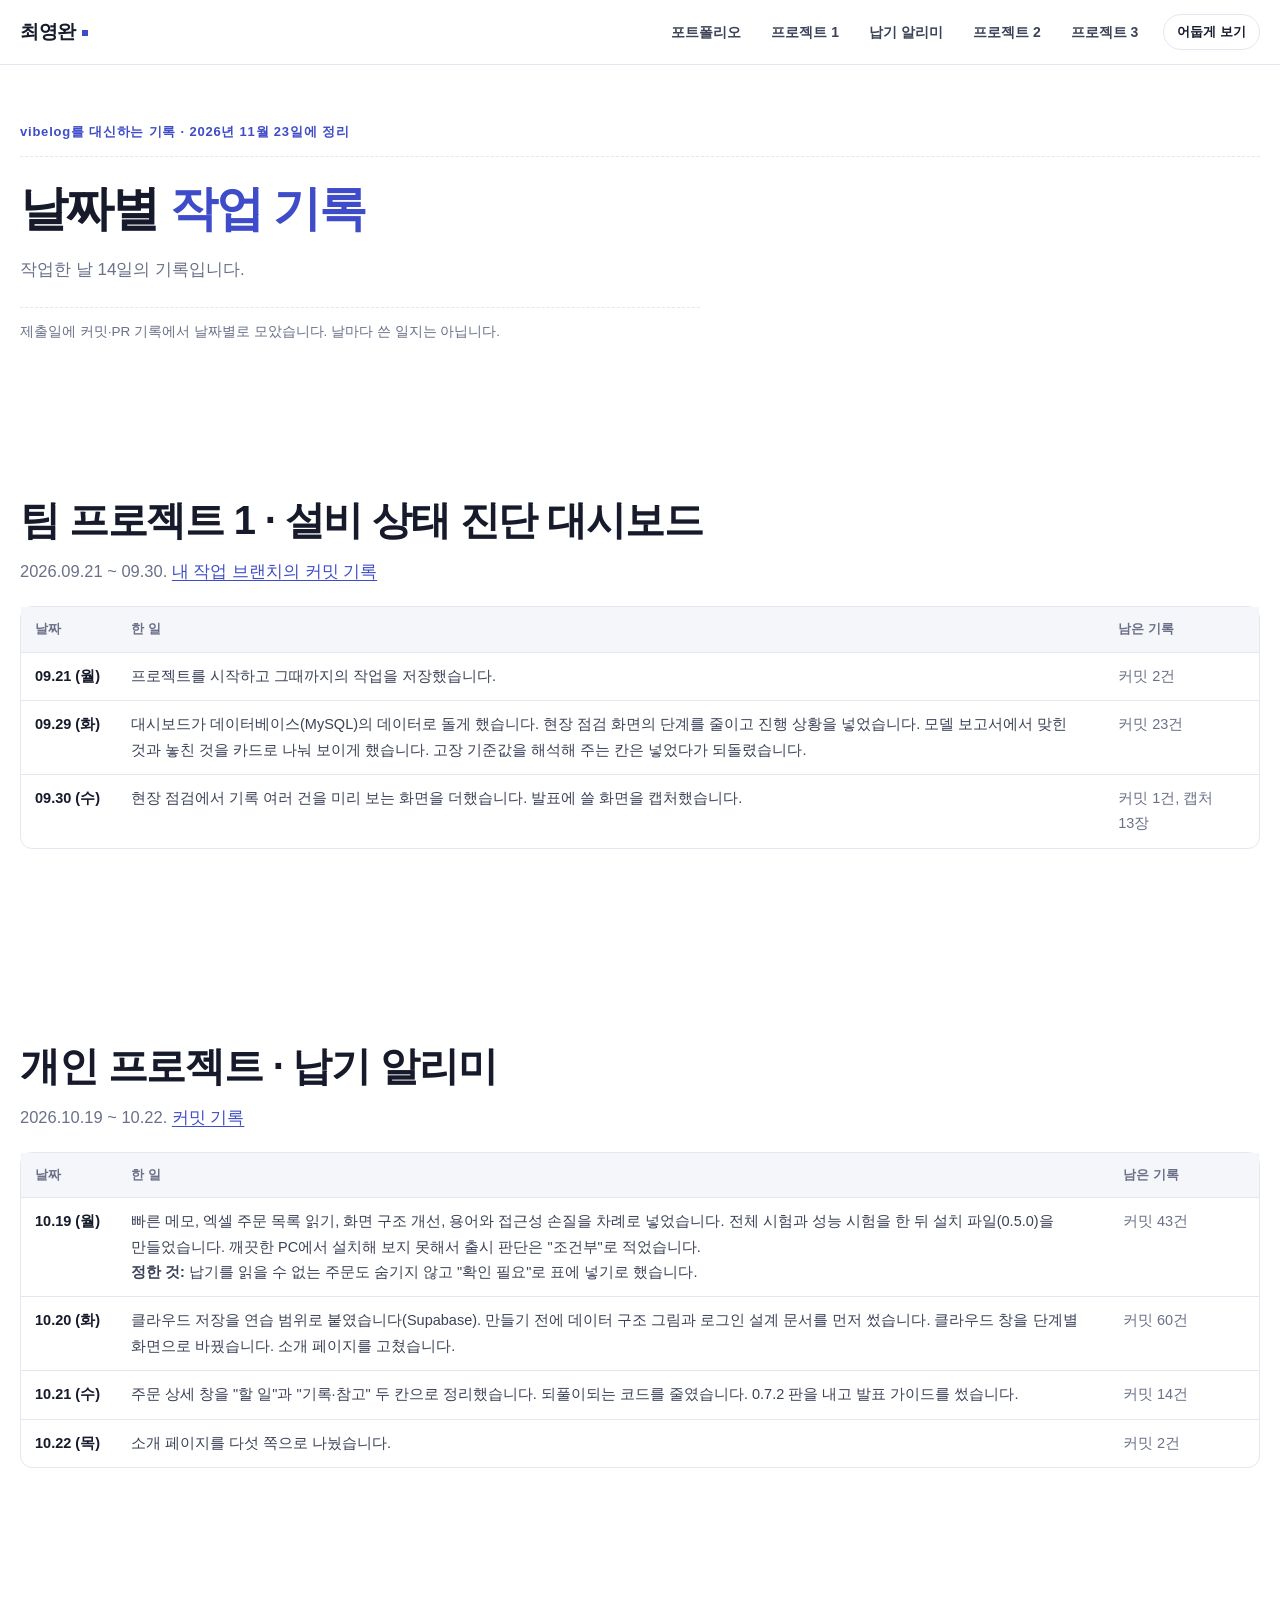
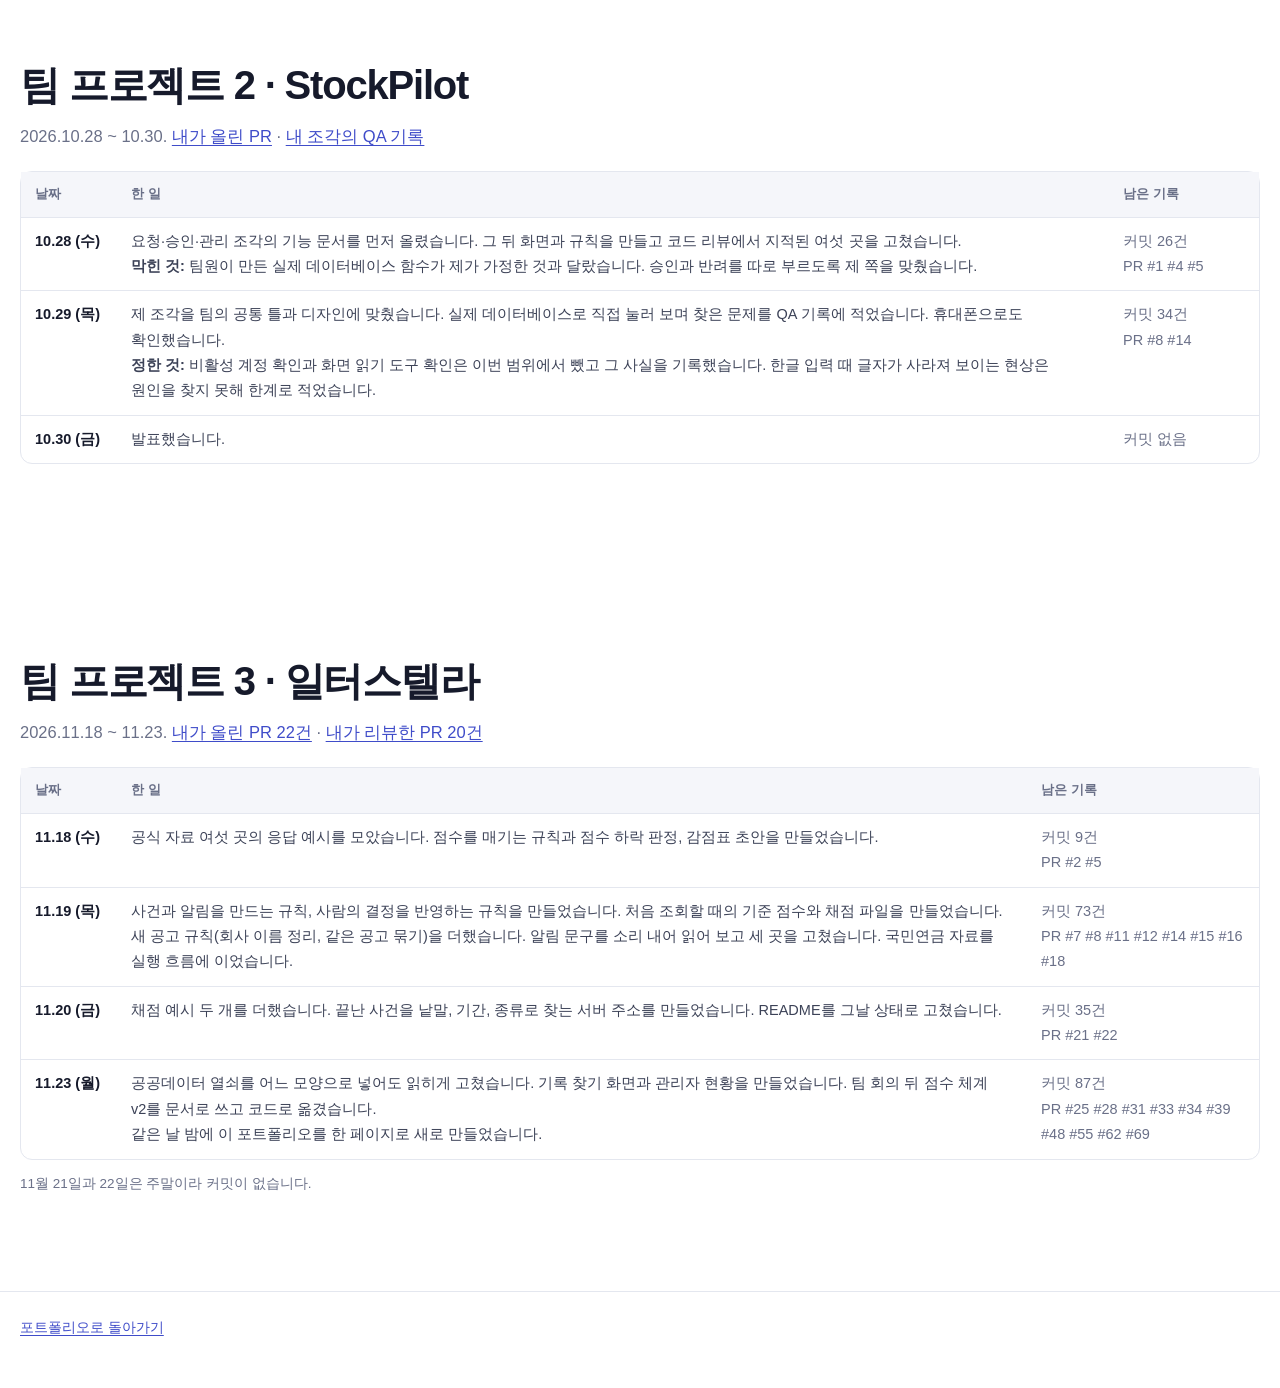
==== commit d4430ef3: "포트폴리오 문장 줄이기" ====
--- a/worklog.html
+++ b/worklog.html
@@ -20,9 +20,8 @@
 <header class="hero"><div class="wrap">
   <p class="kicker">vibelog를 대신하는 기록 · 2026년 11월 23일에 정리</p>
   <h1>날짜별 <span>작업 기록</span></h1>
-  <p class="lede">몇 월 며칠에 어떤 작업을 했는지 적었습니다. 작업한 날은 모두 14일입니다.</p>
-  <p class="note"><b>먼저 밝힙니다.</b> 날마다 그날 쓴 일지가 아닙니다. 기간 동안 vibelog에 기록하지 못했습니다. 그래서 제출일에 각 저장소의 커밋과 PR 기록을 날짜별로 다시 모았습니다. 초안은 Claude가 기록에서 뽑았습니다. 그날의 생각이나 느낌은 남아 있지 않아서 적지 않았습니다.</p>
-  <p class="note">커밋 수는 제 PC에 있는 각 저장소에서 제 이름으로 남긴 커밋을 모든 브랜치에서 센 값입니다(합치는 커밋 포함). PR 번호는 GitHub에서 확인했고 날짜는 한국 시간입니다. 기초 수업 기간과 아래에 없는 날은 남은 기록이 없습니다.</p>
+  <p class="lede">작업한 날 14일의 기록입니다.</p>
+  <p class="note">제출일에 커밋·PR 기록에서 날짜별로 모았습니다. 날마다 쓴 일지는 아닙니다.</p>
 </div></header>
 
 <section id="p1"><div class="wrap">
@@ -38,7 +37,7 @@
 
 <section id="nabgi"><div class="wrap">
   <h2>개인 프로젝트 · 납기 알리미</h2>
-  <p class="sec-lede">2026.10.19 ~ 10.22. 그 전의 작업은 커밋 기록에 남아 있지 않습니다(첫 커밋이 이미 0.4.0 판입니다). <a href="https://github.com/2rodmlquf-bit/nabgi-alimi/commits/main">커밋 기록</a></p>
+  <p class="sec-lede">2026.10.19 ~ 10.22. <a href="https://github.com/2rodmlquf-bit/nabgi-alimi/commits/main">커밋 기록</a></p>
   <table class="log">
     <tr><th>날짜</th><th>한 일</th><th>남은 기록</th></tr>
     <tr><td class="num">10.19 (월)</td><td>빠른 메모, 엑셀 주문 목록 읽기, 화면 구조 개선, 용어와 접근성 손질을 차례로 넣었습니다. 전체 시험과 성능 시험을 한 뒤 설치 파일(0.5.0)을 만들었습니다. 깨끗한 PC에서 설치해 보지 못해서 출시 판단은 "조건부"로 적었습니다.<br><b>정한 것:</b> 납기를 읽을 수 없는 주문도 숨기지 않고 "확인 필요"로 표에 넣기로 했습니다.</td><td class="num">커밋 43건</td></tr>
@@ -73,6 +72,6 @@
 </div></section>
 </main>
 
-<footer class="end"><div class="wrap">링크가 걸린 저장소는 모두 비공개입니다. 같이 만든 사람의 이름은 적지 않았습니다. <a href="index.html">포트폴리오로 돌아가기</a></div></footer>
+<footer class="end"><div class="wrap"><a href="index.html">포트폴리오로 돌아가기</a></div></footer>
 </body>
 </html>
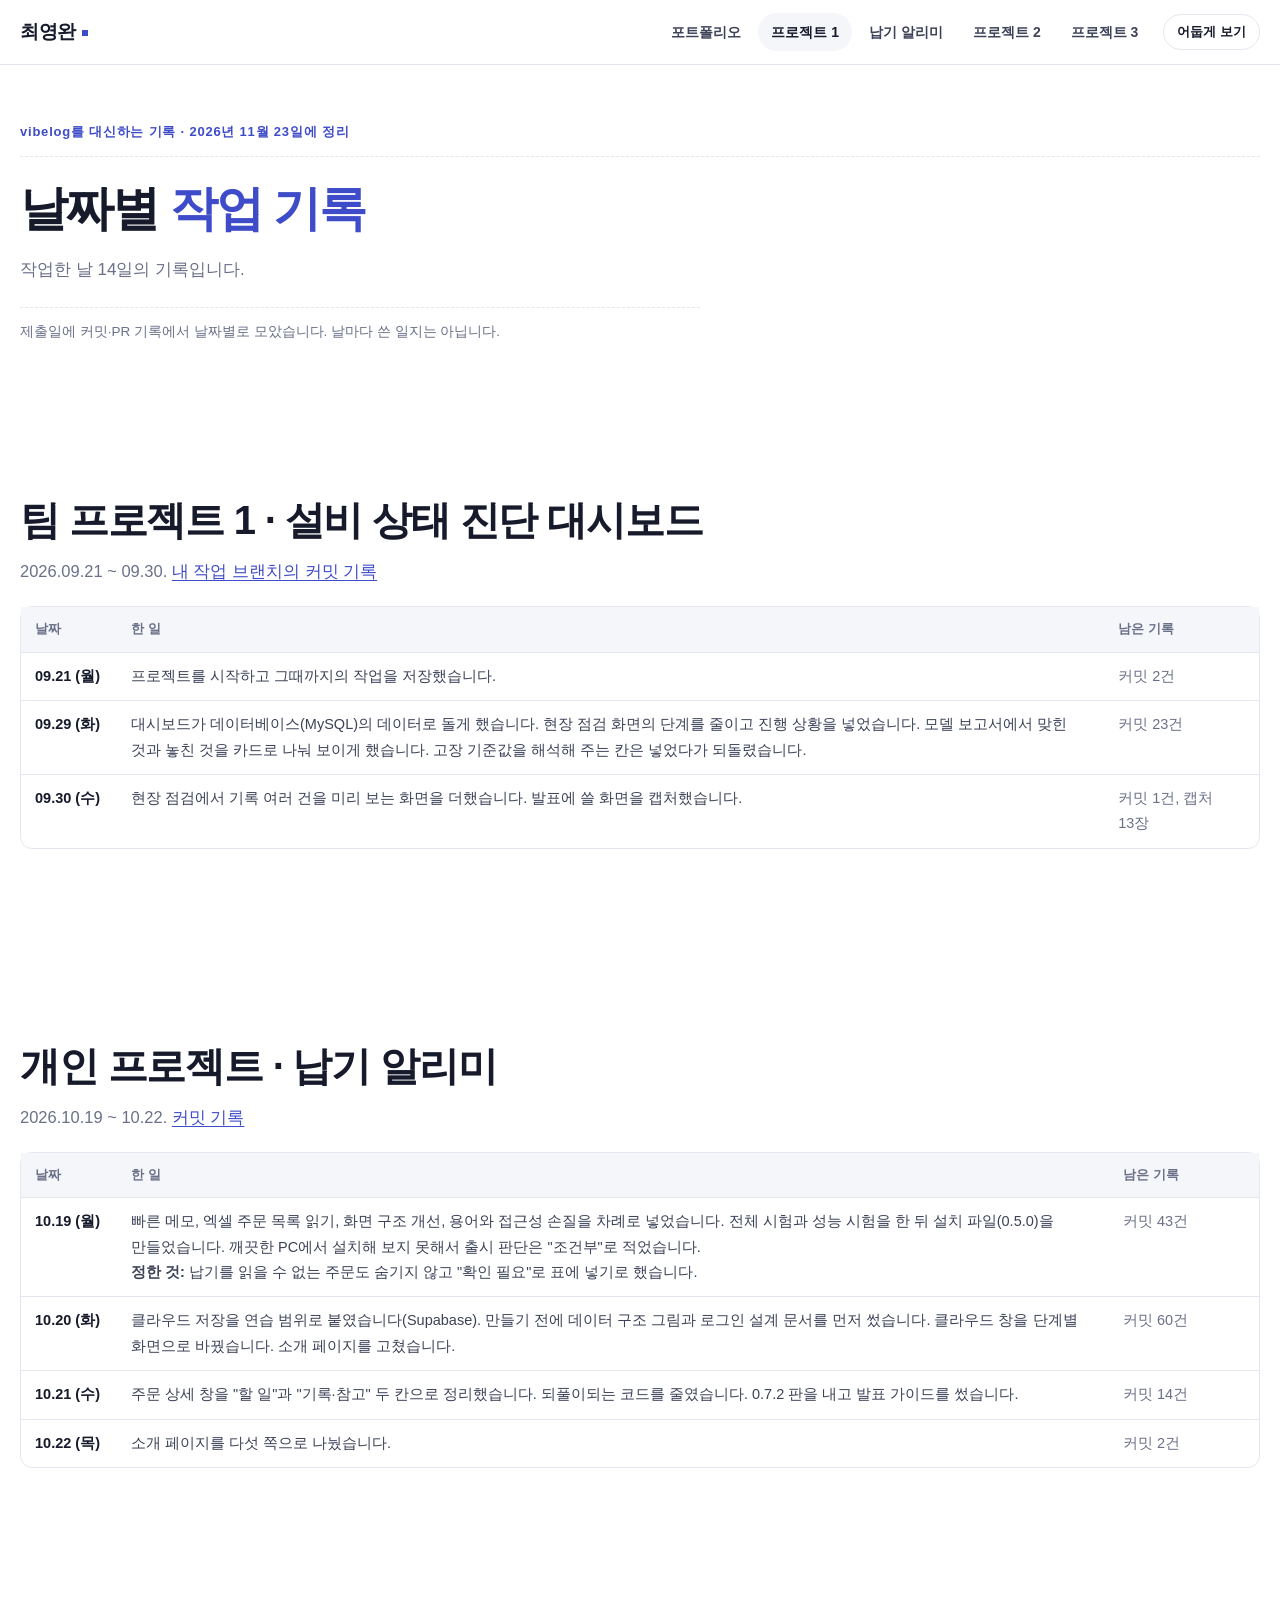
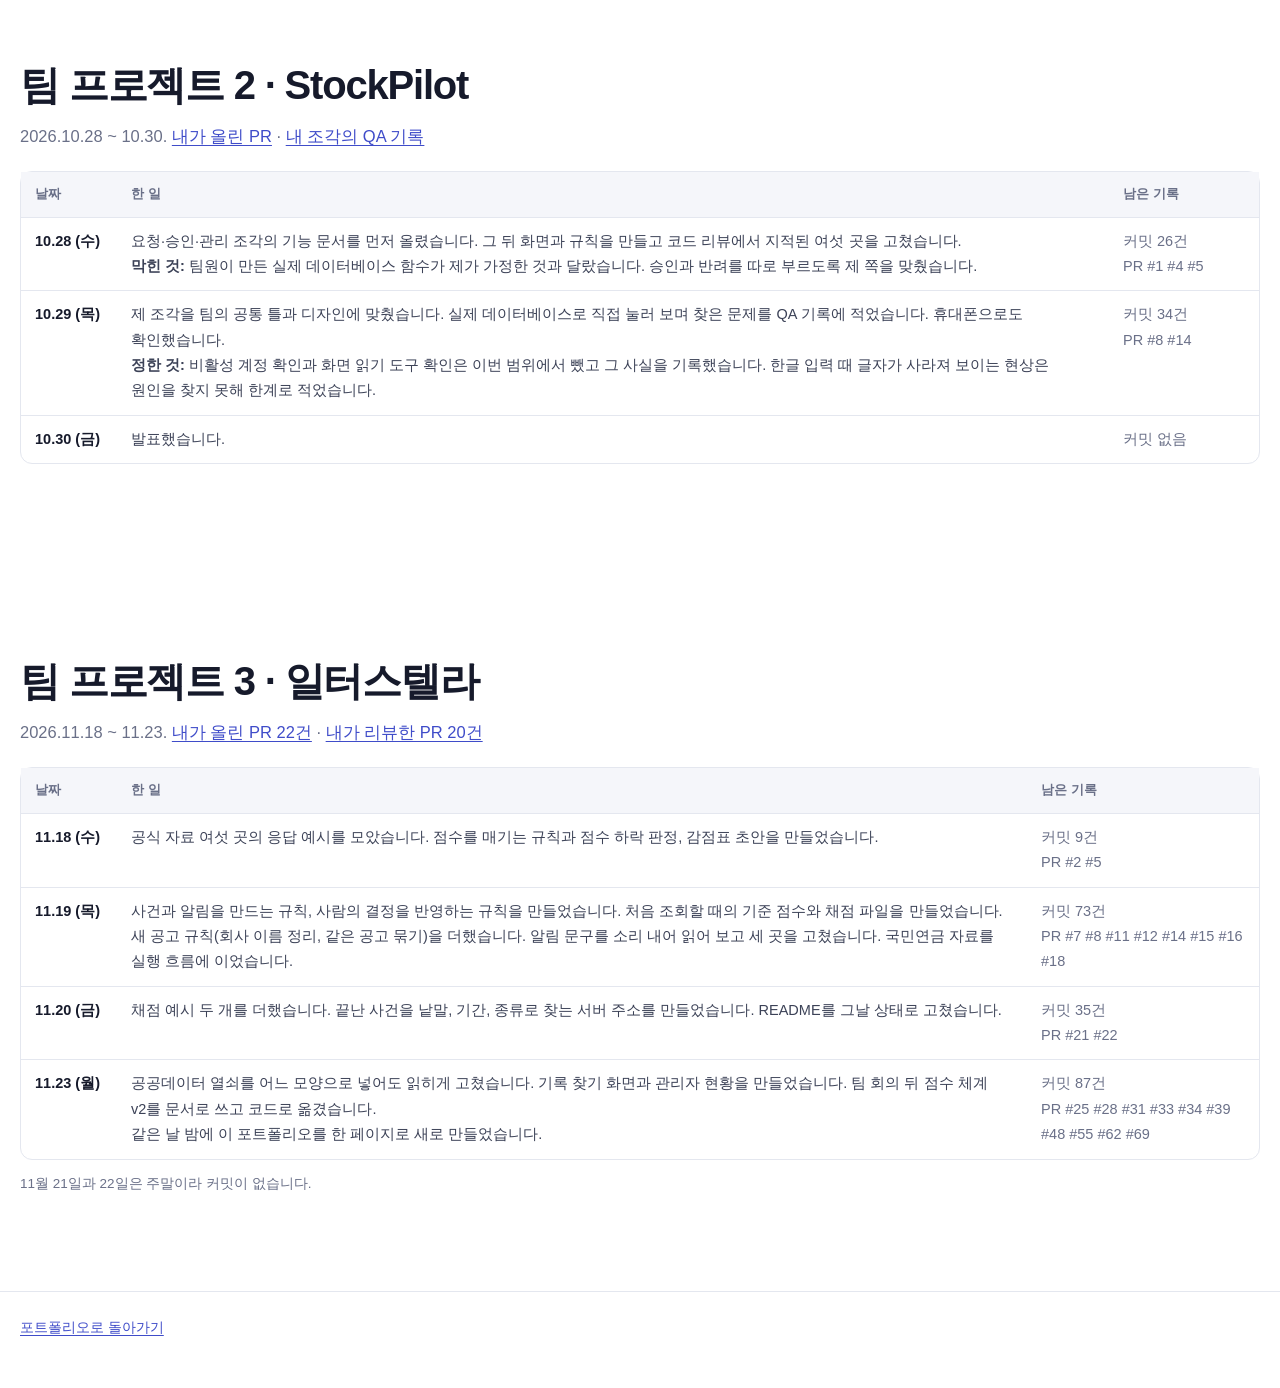
==== commit 7f4ee0cd: "포트폴리오 움직임 효과 추가" ====
--- a/worklog.html
+++ b/worklog.html
@@ -6,8 +6,9 @@
   <meta name="robots" content="noindex, nofollow">
   <title>날짜별 작업 기록 · 최영완</title>
   <meta name="description" content="몇 월 며칠에 어떤 작업을 했는지 커밋과 PR 기록에서 날짜별로 모은 기록">
-  <link rel="stylesheet" href="style.css?v=15">
+  <link rel="stylesheet" href="style.css?v=20">
   <script src="theme.js"></script>
+  <script src="motion.js?v=2"></script>
 </head>
 <body>
 <nav class="top" aria-label="이동"><div class="wrap">
--- a/style.css
+++ b/style.css
@@ -63,7 +63,7 @@
 
 /* 첫 화면: 물류 운송장(송장) 모양. 칸을 나눈 선과 고정폭 글자로 표현하고 색 번짐은 쓰지 않는다 */
 .hero { padding: 56px 0; }
-.mono { font-family: ui-monospace, "Cascadia Mono", Consolas, monospace; letter-spacing: .04em; }
+.mono { font-family: ui-monospace, "Cascadia Mono", Consolas, "Pretendard", "Malgun Gothic", "Apple SD Gothic Neo", sans-serif; letter-spacing: .04em; }
 .waybill { border: 2px solid var(--ink); border-radius: 18px; background: var(--bg); overflow: hidden; }
 .wb-head { display: flex; justify-content: space-between; align-items: center; gap: 16px; padding: 16px 28px; border-bottom: 2px solid var(--ink); }
 .wb-head p { margin: 0; font-size: 14px; font-weight: 700; }
@@ -72,7 +72,7 @@
 .wb-main { display: grid; grid-template-columns: 1.55fr 1fr; }
 .wb-from { padding: 32px 36px 30px 28px; border-right: 1px dashed var(--line); }
 .wb-track { padding: 32px 28px 28px; background: var(--alt); }
-.label { margin: 0 0 6px; font-size: 12px; font-weight: 700; letter-spacing: .08em; color: var(--accent); font-family: ui-monospace, "Cascadia Mono", Consolas, monospace; }
+.label { margin: 0 0 6px; font-size: 12px; font-weight: 700; letter-spacing: .08em; color: var(--accent); font-family: ui-monospace, "Cascadia Mono", Consolas, "Pretendard", "Malgun Gothic", "Apple SD Gothic Neo", sans-serif; }
 .place { margin: 0 0 22px; font-size: 20px; font-weight: 800; letter-spacing: -0.02em; }
 .place span { display: block; font-size: 14px; font-weight: 500; color: var(--muted); letter-spacing: 0; }
 .hero h1 { font-size: 50px; line-height: 1.25; letter-spacing: -0.04em; margin: 4px 0 18px; font-weight: 800; padding-top: 22px; border-top: 1px dashed var(--line); }
@@ -84,7 +84,7 @@
 .track li:last-child { padding-bottom: 0; }
 .track li::before { content: ""; position: absolute; left: -3px; top: 3px; width: 14px; height: 14px; border-radius: 50%; background: var(--dot, var(--muted)); border: 3px solid var(--alt); }
 .track .t-p1 { --dot: var(--p1-ink); } .track .t-nb { --dot: var(--nb-ink); } .track .t-p2 { --dot: var(--p2-ink); } .track .t-p3 { --dot: var(--p3-ink); }
-.track time { display: block; font-size: 12.5px; color: var(--muted); font-family: ui-monospace, "Cascadia Mono", Consolas, monospace; }
+.track time { display: block; font-size: 12.5px; color: var(--muted); font-family: ui-monospace, "Cascadia Mono", Consolas, "Pretendard", "Malgun Gothic", "Apple SD Gothic Neo", sans-serif; }
 .track b, .track a { display: block; font-weight: 700; color: var(--ink); text-decoration: none; line-height: 1.45; }
 .track a:hover { color: var(--accent); }
 .track span { display: block; font-size: 13.5px; color: var(--muted); line-height: 1.5; }
@@ -122,9 +122,7 @@
 .steps p { margin: 2px 0 0; font-size: 13.5px; color: var(--muted); line-height: 1.55; }
 
 /* 프로젝트 카드 */
-.proj { display: grid; grid-template-columns: 1.75fr 1fr; gap: 40px; align-items: stretch; background: var(--alt); border: 1px solid var(--line); border-radius: 28px; padding: 40px; margin-bottom: 28px; }
-.proj.flip { grid-template-columns: 1fr 1.75fr; }
-.proj.flip .shot { order: 2; }
+.proj { margin-bottom: 28px; }
 /* 사진은 자르지 않는다. 두 장을 칸의 위·아래 끝에 붙여 글 칸과 끝을 맞춘다 */
 .proj .shot { display: flex; flex-direction: column; justify-content: space-between; gap: 22px; margin: 0; }
 .proj .shot figure { margin: 0; }
@@ -240,4 +238,124 @@
 }
 @media print { .top { position: static; } .top button { display: none; } details.more > div { display: block; } }
 .proj .shot figure:last-child figcaption::after { content: " 사진을 누르면 크게 봅니다."; }
-.proj > * { min-width: 0; }
+
+/* ===== 아래 구역도 운송장(송장) 모양으로 맞춘다: 진한 테두리, 점선 칸, 고정폭 글자 ===== */
+.eyebrow { font-family: ui-monospace, "Cascadia Mono", Consolas, "Pretendard", "Malgun Gothic", "Apple SD Gothic Neo", sans-serif; letter-spacing: .06em; }
+.barcode.sm { width: 120px; height: 26px; }
+section.alt { background: var(--alt); }
+
+/* 해 본 일 표 = 포장 목록 */
+.skills { border: 2px solid var(--ink); border-radius: 16px; padding: 0; overflow: hidden; background: var(--bg); }
+.skills > p { margin: 0; padding: 12px 24px; border-bottom: 2px solid var(--ink); font-size: 12.5px; color: var(--ink); }
+.skills dl { padding: 4px 24px; }
+.skills .row { border-top: 1px dashed var(--line); }
+
+/* 여정 줄 = 배송 추적 점선 */
+.steps::before { background: none; border-top: 2px dashed var(--line); height: 0; }
+.steps small { font-family: ui-monospace, "Cascadia Mono", Consolas, "Pretendard", "Malgun Gothic", "Apple SD Gothic Neo", sans-serif; }
+
+/* 프로젝트 카드 = 화물 송장 */
+.proj { display: block; padding: 0; background: var(--bg); border: 2px solid var(--ink); border-radius: 18px; overflow: hidden; }
+.proj-head { display: flex; justify-content: space-between; align-items: center; gap: 16px; padding: 12px 28px; border-bottom: 2px solid var(--ink); }
+.proj-head .meta { margin: 0; font-family: ui-monospace, "Cascadia Mono", Consolas, "Pretendard", "Malgun Gothic", "Apple SD Gothic Neo", sans-serif; font-size: 13px; }
+.proj-body { display: grid; grid-template-columns: 1.75fr 1fr; gap: 0; align-items: stretch; }
+.proj.flip .proj-body { grid-template-columns: 1fr 1.75fr; }
+.proj-body > .shot { padding: 30px; background: var(--alt); border-right: 1px dashed var(--line); }
+.proj-body > div:not(.shot) { padding: 30px 30px 28px; }
+.proj.flip .proj-body > .shot { order: 2; border-right: 0; border-left: 1px dashed var(--line); }
+.proj-body > * { min-width: 0; }
+.rows { border-top: 1px dashed var(--line); }
+.rows > div { border-bottom: 1px dashed var(--line); }
+.rows dt { font-family: ui-monospace, "Cascadia Mono", Consolas, "Pretendard", "Malgun Gothic", "Apple SD Gothic Neo", sans-serif; font-size: 12.5px; letter-spacing: .02em; }
+.tags li { border-style: dashed; font-family: ui-monospace, "Cascadia Mono", Consolas, "Pretendard", "Malgun Gothic", "Apple SD Gothic Neo", sans-serif; font-size: 12px; }
+.changed { background: transparent; color: var(--ink); border: 2px dashed var(--note-ink); border-radius: 12px; }
+.changed b { font-family: ui-monospace, "Cascadia Mono", Consolas, "Pretendard", "Malgun Gothic", "Apple SD Gothic Neo", sans-serif; font-size: 12.5px; color: var(--note-ink); }
+
+/* 달라진 것 = 접수증 */
+.cardx { border: 2px solid var(--ink); border-radius: 14px; background: var(--bg); }
+.cardx > span { font-family: ui-monospace, "Cascadia Mono", Consolas, "Pretendard", "Malgun Gothic", "Apple SD Gothic Neo", sans-serif; }
+.cardx p b { font-family: ui-monospace, "Cascadia Mono", Consolas, "Pretendard", "Malgun Gothic", "Apple SD Gothic Neo", sans-serif; font-size: 12px; }
+
+/* 한계 = 검수 메모 */
+.limits li { border: 2px solid var(--ink); border-radius: 14px; background: var(--bg); position: relative; padding-left: 58px; }
+.limits li::before { content: ""; position: absolute; left: 22px; top: 25px; width: 16px; height: 16px; border: 2px solid var(--ink); border-radius: 3px; }
+.limits li .chip { font-family: ui-monospace, "Cascadia Mono", Consolas, "Pretendard", "Malgun Gothic", "Apple SD Gothic Neo", sans-serif; font-size: 11.5px; }
+
+/* 연락 = 인수 확인 영수증 */
+.contact-box { display: block; padding: 0; background: var(--bg); color: var(--ink); border: 2px solid var(--ink); border-radius: 18px; overflow: hidden; }
+.contact-box .wb-head { padding: 14px 28px; }
+.contact-box h2 { color: var(--ink); margin-bottom: 10px; }
+.cb-body { display: grid; grid-template-columns: 1fr auto; gap: 24px; align-items: end; padding: 28px; }
+.cb-list { margin: 0; display: grid; gap: 6px; }
+.cb-list > div { display: grid; grid-template-columns: 80px 1fr; }
+.cb-list dt { font-family: ui-monospace, "Cascadia Mono", Consolas, "Pretendard", "Malgun Gothic", "Apple SD Gothic Neo", sans-serif; font-size: 12.5px; color: var(--muted); padding-top: 3px; }
+.cb-list dd { margin: 0; font-weight: 600; }
+.contact-box .btn { background: var(--accent); color: var(--on-accent); border-color: var(--accent); }
+.contact-box .btn.ghost { background: var(--bg); color: var(--ink); border-color: var(--line); }
+.cb-sign { display: flex; align-items: center; gap: 14px; margin: 0; padding: 14px 28px 20px; border-top: 1px dashed var(--line); }
+.cb-sign .mono { font-size: 12px; font-weight: 700; color: var(--accent); white-space: nowrap; }
+.cb-sign .line { flex: 1; border-bottom: 1px solid var(--muted); height: 18px; max-width: 320px; }
+
+@media (max-width: 960px) {
+  .proj-body, .proj.flip .proj-body { grid-template-columns: 1fr; }
+  .proj.flip .proj-body > .shot { order: 0; border-left: 0; }
+  .proj-body > .shot { border-right: 0; border-bottom: 1px dashed var(--line); }
+  .cb-body { grid-template-columns: 1fr; }
+}
+@media (max-width: 620px) {
+  .proj-head { padding: 10px 16px; } .barcode.sm { width: 70px; }
+  .proj-body > .shot, .proj-body > div:not(.shot) { padding: 18px; }
+  .skills > p, .skills dl { padding-left: 16px; padding-right: 16px; }
+  .cb-body, .contact-box .wb-head, .cb-sign { padding-left: 18px; padding-right: 18px; }
+}
+.contact-box p { color: inherit; opacity: 1; }
+.contact-box .wb-head p { font-size: 14px; font-weight: 700; }
+
+/* ===== 움직임 (motion.js가 html에 motion을 붙였을 때만. 동작 줄이기를 켠 사람에게는 없음) ===== */
+.top { position: sticky; }
+.read-bar { position: absolute; left: 0; right: 0; bottom: -1px; height: 2px; background: var(--accent); transform: scaleX(0); transform-origin: left center; pointer-events: none; }
+.top a.is-active { background: var(--alt); color: var(--ink); }
+.motion .rv { opacity: 0; transform: translateY(22px); transition: opacity .6s ease, transform .6s cubic-bezier(.2,.7,.2,1); }
+.motion .rv.is-in { opacity: 1; transform: none; }
+/* 운송 기록 점이 차례로 찍힌다 */
+.motion .waybill .track li { opacity: 0; transform: translateX(-8px); transition: opacity .45s ease, transform .45s ease; }
+.motion .waybill.is-in .track li { opacity: 1; transform: none; }
+.motion .waybill.is-in .track li:nth-child(1) { transition-delay: .25s; }
+.motion .waybill.is-in .track li:nth-child(2) { transition-delay: .4s; }
+.motion .waybill.is-in .track li:nth-child(3) { transition-delay: .55s; }
+.motion .waybill.is-in .track li:nth-child(4) { transition-delay: .7s; }
+.motion .waybill.is-in .track li:nth-child(5) { transition-delay: .85s; }
+/* 지금 단계 점이 천천히 깜빡인다 */
+.motion .track .now::after { content: ""; position: absolute; left: -3px; top: 3px; width: 14px; height: 14px; border-radius: 50%; border: 3px solid var(--p3-ink); animation: ping 2.2s ease-out infinite; }
+@keyframes ping { 0% { transform: scale(1); opacity: .7; } 80%, 100% { transform: scale(2.2); opacity: 0; } }
+/* 바코드를 한 번 훑는 빛 */
+.motion .wb-head { position: relative; overflow: hidden; }
+.motion .waybill.is-in .wb-head::after { content: ""; position: absolute; top: 0; bottom: 0; width: 3px; right: 200px; background: var(--accent); opacity: 0; animation: scan 1.4s ease .3s 1; }
+@keyframes scan { 0% { opacity: .9; transform: translateX(0); } 100% { opacity: 0; transform: translateX(190px); } }
+/* 달라진 점 도장이 찍히듯 */
+.motion .proj .changed { transform: scale(1.06) rotate(-1deg); opacity: 0; transition: transform .35s cubic-bezier(.3,1.6,.5,1) .35s, opacity .2s ease .35s; }
+.motion .proj.is-in .changed { transform: none; opacity: 1; }
+/* 카드와 사진에 손을 올리면 */
+.proj, .cardx, .limits li, .skills { transition: box-shadow .2s ease, transform .2s ease; }
+.proj:hover, .cardx:hover { box-shadow: 6px 6px 0 var(--ink); transform: translate(-2px, -2px); }
+.motion .proj.rv.is-in:hover, .motion .cardx.rv.is-in:hover { transform: translate(-2px, -2px); }
+.zoom img { transition: transform .3s ease; }
+.zoom:hover img { transform: scale(1.015); }
+.skills .row { transition: background .15s ease; }
+.skills .row:hover { background: var(--alt); }
+.btn { transition: transform .15s ease, filter .15s ease; }
+.btn:hover { transform: translateY(-1px); }
+@media (prefers-reduced-motion: reduce) {
+  .proj:hover, .cardx:hover, .btn:hover, .zoom:hover img { transform: none; }
+  .motion .track .now::after { animation: none; display: none; }
+}
+/* 날짜별 기록 표는 휴대폰에서 칸을 위아래로 쌓는다(가운데 칸이 한 글자 폭으로 좁아지지 않게) */
+@media (max-width: 620px) {
+  table.log { display: block; overflow: visible; }
+  table.log tbody, table.log tr, table.log td { display: block; }
+  table.log tr:first-child { display: none; }
+  table.log tr { padding: 12px 14px; border-bottom: 1px solid var(--line); }
+  table.log tr:last-child { border-bottom: 0; }
+  table.log td { border: 0; padding: 2px 0; min-width: 0; }
+  table.log td:last-child { font-size: 13px; }
+}
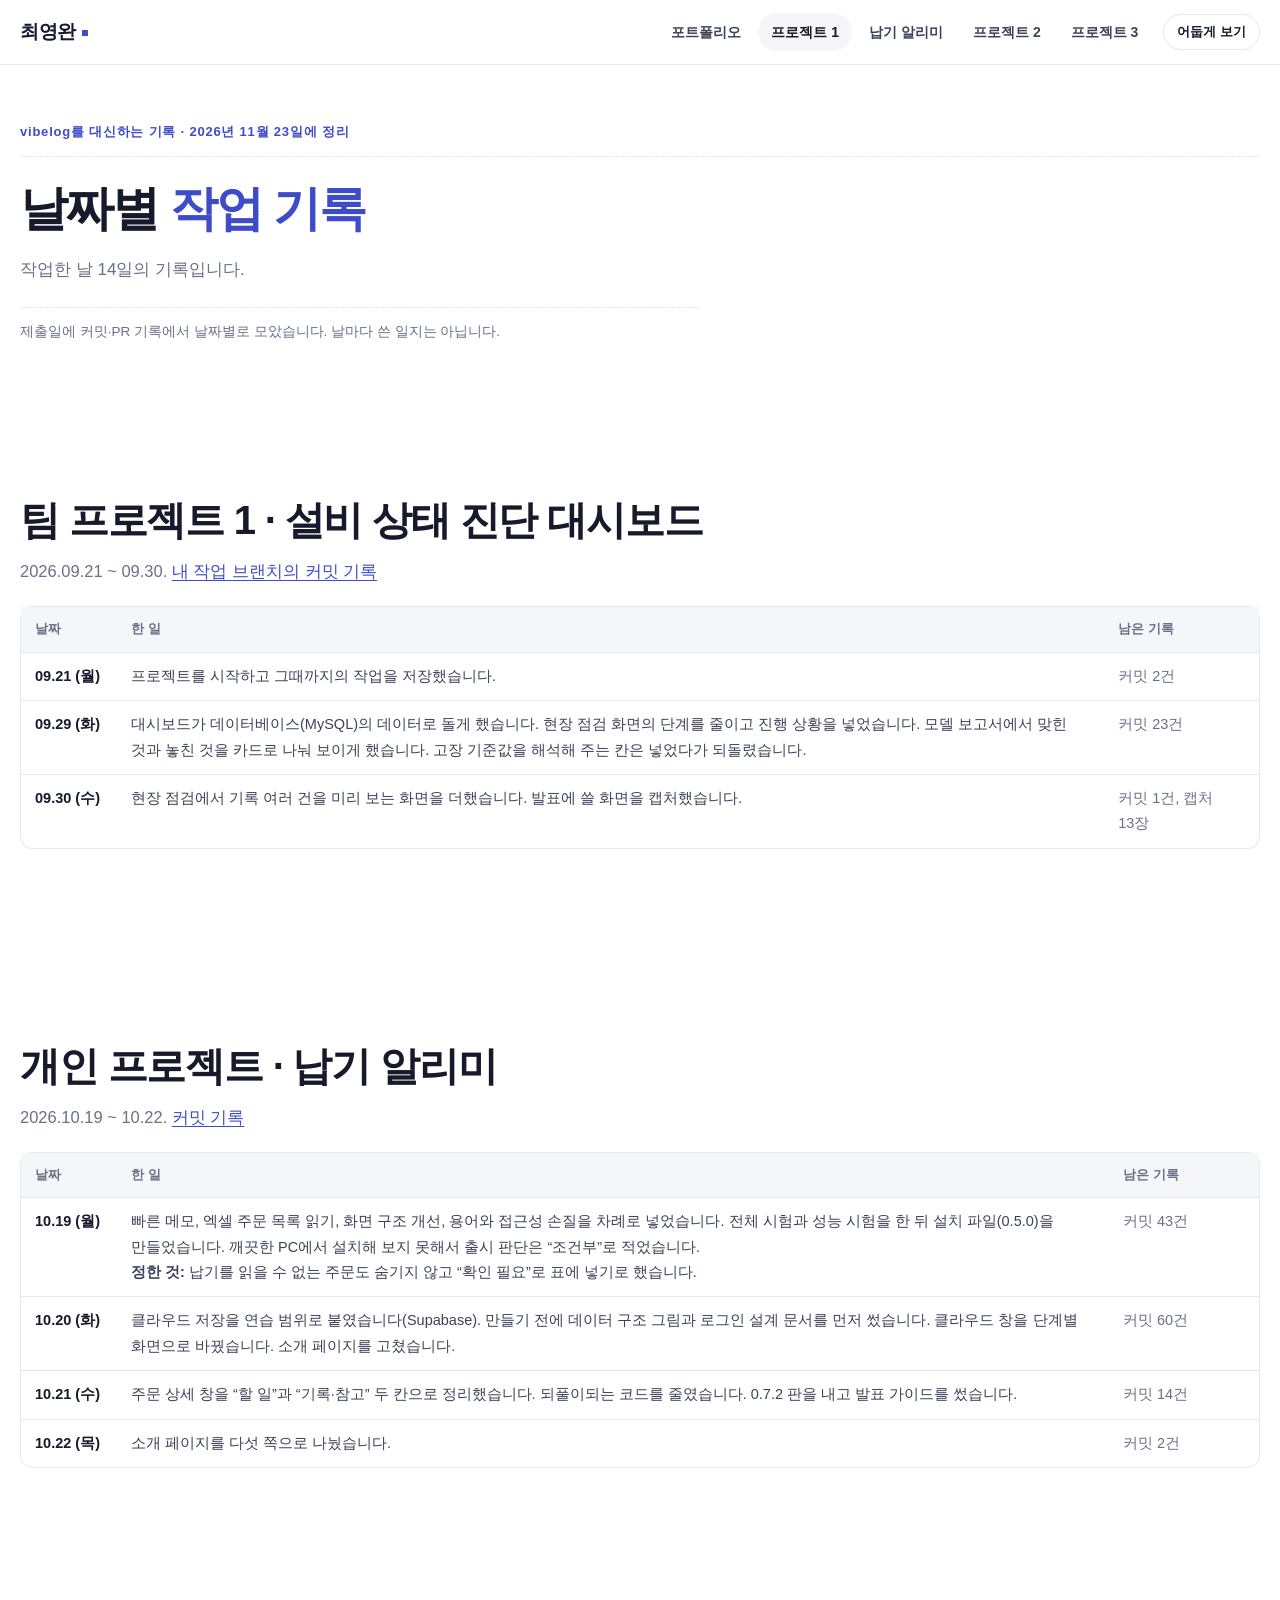
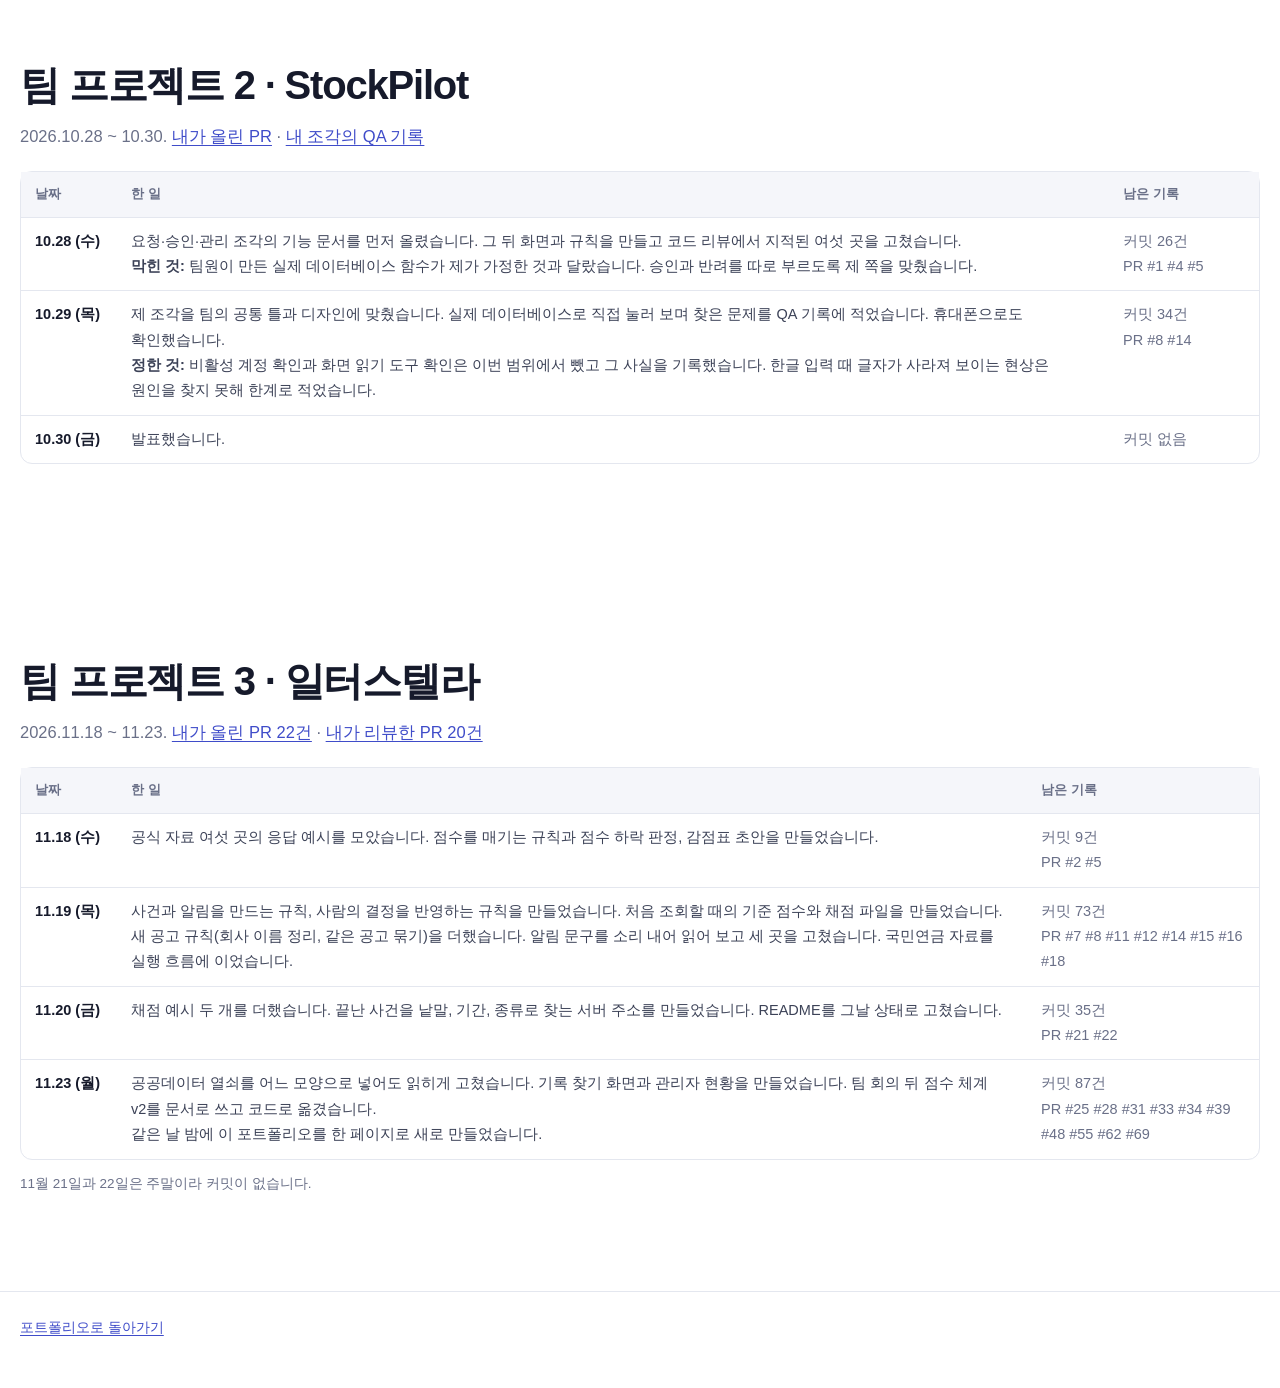
==== commit 4e72da57: "링크 미리보기, 사진 용량, 접근성 정리" ====
--- a/worklog.html
+++ b/worklog.html
@@ -3,21 +3,33 @@
 <head>
   <meta charset="utf-8">
   <meta name="viewport" content="width=device-width, initial-scale=1">
+  <meta name="theme-color" content="#ffffff" media="(prefers-color-scheme: light)">
+  <meta name="theme-color" content="#12141d" media="(prefers-color-scheme: dark)">
   <meta name="robots" content="noindex, nofollow">
   <title>날짜별 작업 기록 · 최영완</title>
   <meta name="description" content="몇 월 며칠에 어떤 작업을 했는지 커밋과 PR 기록에서 날짜별로 모은 기록">
-  <link rel="stylesheet" href="style.css?v=20">
+  <meta property="og:type" content="website">
+  <meta property="og:title" content="최영완 · 날짜별 작업 기록">
+  <meta property="og:description" content="작업한 날 14일의 커밋·PR 기록.">
+  <meta property="og:url" content="https://2rodmlquf-bit.github.io/portfolio/worklog.html">
+  <meta property="og:image" content="https://2rodmlquf-bit.github.io/portfolio/img/og.png">
+  <meta property="og:image:width" content="1200">
+  <meta property="og:image:height" content="630">
+  <meta property="og:locale" content="ko_KR">
+  <meta name="twitter:card" content="summary_large_image">
+  <link rel="stylesheet" href="style.css?v=21">
   <script src="theme.js"></script>
   <script src="motion.js?v=2"></script>
 </head>
 <body>
+<a class="skip-link" href="#main">본문으로 건너뛰기</a>
 <nav class="top" aria-label="이동"><div class="wrap">
   <strong>최영완</strong>
   <a href="index.html">포트폴리오</a><a href="#p1">프로젝트 1</a><a href="#nabgi">납기 알리미</a><a href="#p2">프로젝트 2</a><a href="#p3">프로젝트 3</a>
   <button type="button" data-theme-toggle hidden>어둡게 보기</button>
 </div></nav>
 
-<main>
+<main id="main">
 <header class="hero"><div class="wrap">
   <p class="kicker">vibelog를 대신하는 기록 · 2026년 11월 23일에 정리</p>
   <h1>날짜별 <span>작업 기록</span></h1>
@@ -41,9 +53,9 @@
   <p class="sec-lede">2026.10.19 ~ 10.22. <a href="https://github.com/2rodmlquf-bit/nabgi-alimi/commits/main">커밋 기록</a></p>
   <table class="log">
     <tr><th>날짜</th><th>한 일</th><th>남은 기록</th></tr>
-    <tr><td class="num">10.19 (월)</td><td>빠른 메모, 엑셀 주문 목록 읽기, 화면 구조 개선, 용어와 접근성 손질을 차례로 넣었습니다. 전체 시험과 성능 시험을 한 뒤 설치 파일(0.5.0)을 만들었습니다. 깨끗한 PC에서 설치해 보지 못해서 출시 판단은 "조건부"로 적었습니다.<br><b>정한 것:</b> 납기를 읽을 수 없는 주문도 숨기지 않고 "확인 필요"로 표에 넣기로 했습니다.</td><td class="num">커밋 43건</td></tr>
+    <tr><td class="num">10.19 (월)</td><td>빠른 메모, 엑셀 주문 목록 읽기, 화면 구조 개선, 용어와 접근성 손질을 차례로 넣었습니다. 전체 시험과 성능 시험을 한 뒤 설치 파일(0.5.0)을 만들었습니다. 깨끗한 PC에서 설치해 보지 못해서 출시 판단은 “조건부”로 적었습니다.<br><b>정한 것:</b> 납기를 읽을 수 없는 주문도 숨기지 않고 “확인 필요”로 표에 넣기로 했습니다.</td><td class="num">커밋 43건</td></tr>
     <tr><td class="num">10.20 (화)</td><td>클라우드 저장을 연습 범위로 붙였습니다(Supabase). 만들기 전에 데이터 구조 그림과 로그인 설계 문서를 먼저 썼습니다. 클라우드 창을 단계별 화면으로 바꿨습니다. 소개 페이지를 고쳤습니다.</td><td class="num">커밋 60건</td></tr>
-    <tr><td class="num">10.21 (수)</td><td>주문 상세 창을 "할 일"과 "기록·참고" 두 칸으로 정리했습니다. 되풀이되는 코드를 줄였습니다. 0.7.2 판을 내고 발표 가이드를 썼습니다.</td><td class="num">커밋 14건</td></tr>
+    <tr><td class="num">10.21 (수)</td><td>주문 상세 창을 “할 일”과 “기록·참고” 두 칸으로 정리했습니다. 되풀이되는 코드를 줄였습니다. 0.7.2 판을 내고 발표 가이드를 썼습니다.</td><td class="num">커밋 14건</td></tr>
     <tr><td class="num">10.22 (목)</td><td>소개 페이지를 다섯 쪽으로 나눴습니다.</td><td class="num">커밋 2건</td></tr>
   </table>
 </div></section>
--- a/style.css
+++ b/style.css
@@ -1,5 +1,6 @@
 /* 색은 여기 한 곳에서만 정한다. 그라데이션은 쓰지 않는다. 바탕은 흰색·연한 회청색, 강조는 남색 하나, 프로젝트 표시는 파스텔 칩. */
 :root {
+  color-scheme: light;
   --bg: #ffffff; --alt: #f5f6fa; --card: #ffffff; --ink: #161a2b; --sub: #3c4257; --muted: #6a7088; --line: #e4e7ef;
   --accent: #3f4cc9; --on-accent: #ffffff;
   --p1: #fde6d8; --p1-ink: #8a3b12; --nb: #ebe6fc; --nb-ink: #46379a; --p2: #dcf2e6; --p2-ink: #1e6647; --p3: #dfedfb; --p3-ink: #1d5687;
@@ -7,6 +8,7 @@
 }
 @media (prefers-color-scheme: dark) {
   :root:not([data-theme="light"]) {
+    color-scheme: dark;
     --bg: #12141d; --alt: #181b27; --card: #1d2130; --ink: #eef0f7; --sub: #c9cde0; --muted: #9da3bb; --line: #2c3144;
     --accent: #9ea8ff; --on-accent: #12141d;
     --p1: #45291c; --p1-ink: #ffd3bc; --nb: #2d2754; --nb-ink: #d3ccff; --p2: #173a2b; --p2-ink: #b5e8cf; --p3: #17324b; --p3-ink: #bcdcf7;
@@ -14,6 +16,7 @@
   }
 }
 :root[data-theme="dark"] {
+  color-scheme: dark;
   --bg: #12141d; --alt: #181b27; --card: #1d2130; --ink: #eef0f7; --sub: #c9cde0; --muted: #9da3bb; --line: #2c3144;
   --accent: #9ea8ff; --on-accent: #12141d;
   --p1: #45291c; --p1-ink: #ffd3bc; --nb: #2d2754; --nb-ink: #d3ccff; --p2: #173a2b; --p2-ink: #b5e8cf; --p3: #17324b; --p3-ink: #bcdcf7;
@@ -326,7 +329,7 @@
 .motion .waybill.is-in .track li:nth-child(4) { transition-delay: .7s; }
 .motion .waybill.is-in .track li:nth-child(5) { transition-delay: .85s; }
 /* 지금 단계 점이 천천히 깜빡인다 */
-.motion .track .now::after { content: ""; position: absolute; left: -3px; top: 3px; width: 14px; height: 14px; border-radius: 50%; border: 3px solid var(--p3-ink); animation: ping 2.2s ease-out infinite; }
+.motion .track .now::after { content: ""; position: absolute; left: -3px; top: 3px; width: 14px; height: 14px; border-radius: 50%; border: 3px solid var(--p3-ink); animation: ping 2.2s ease-out 4; }
 @keyframes ping { 0% { transform: scale(1); opacity: .7; } 80%, 100% { transform: scale(2.2); opacity: 0; } }
 /* 바코드를 한 번 훑는 빛 */
 .motion .wb-head { position: relative; overflow: hidden; }
@@ -359,3 +362,10 @@
   table.log td { border: 0; padding: 2px 0; min-width: 0; }
   table.log td:last-child { font-size: 13px; }
 }
+
+/* 점검 반영: 건너뛰기 링크, 제목 줄바꿈, 터치 */
+.skip-link { position: absolute; left: 12px; top: -60px; z-index: 20; padding: 10px 16px; border-radius: 10px; background: var(--ink); color: var(--bg); font-weight: 700; text-decoration: none; transition: top .15s ease; }
+.skip-link:focus { top: 12px; }
+h1, h2, h3 { text-wrap: balance; }
+p, li, dd { text-wrap: pretty; }
+html { touch-action: manipulation; -webkit-tap-highlight-color: transparent; }
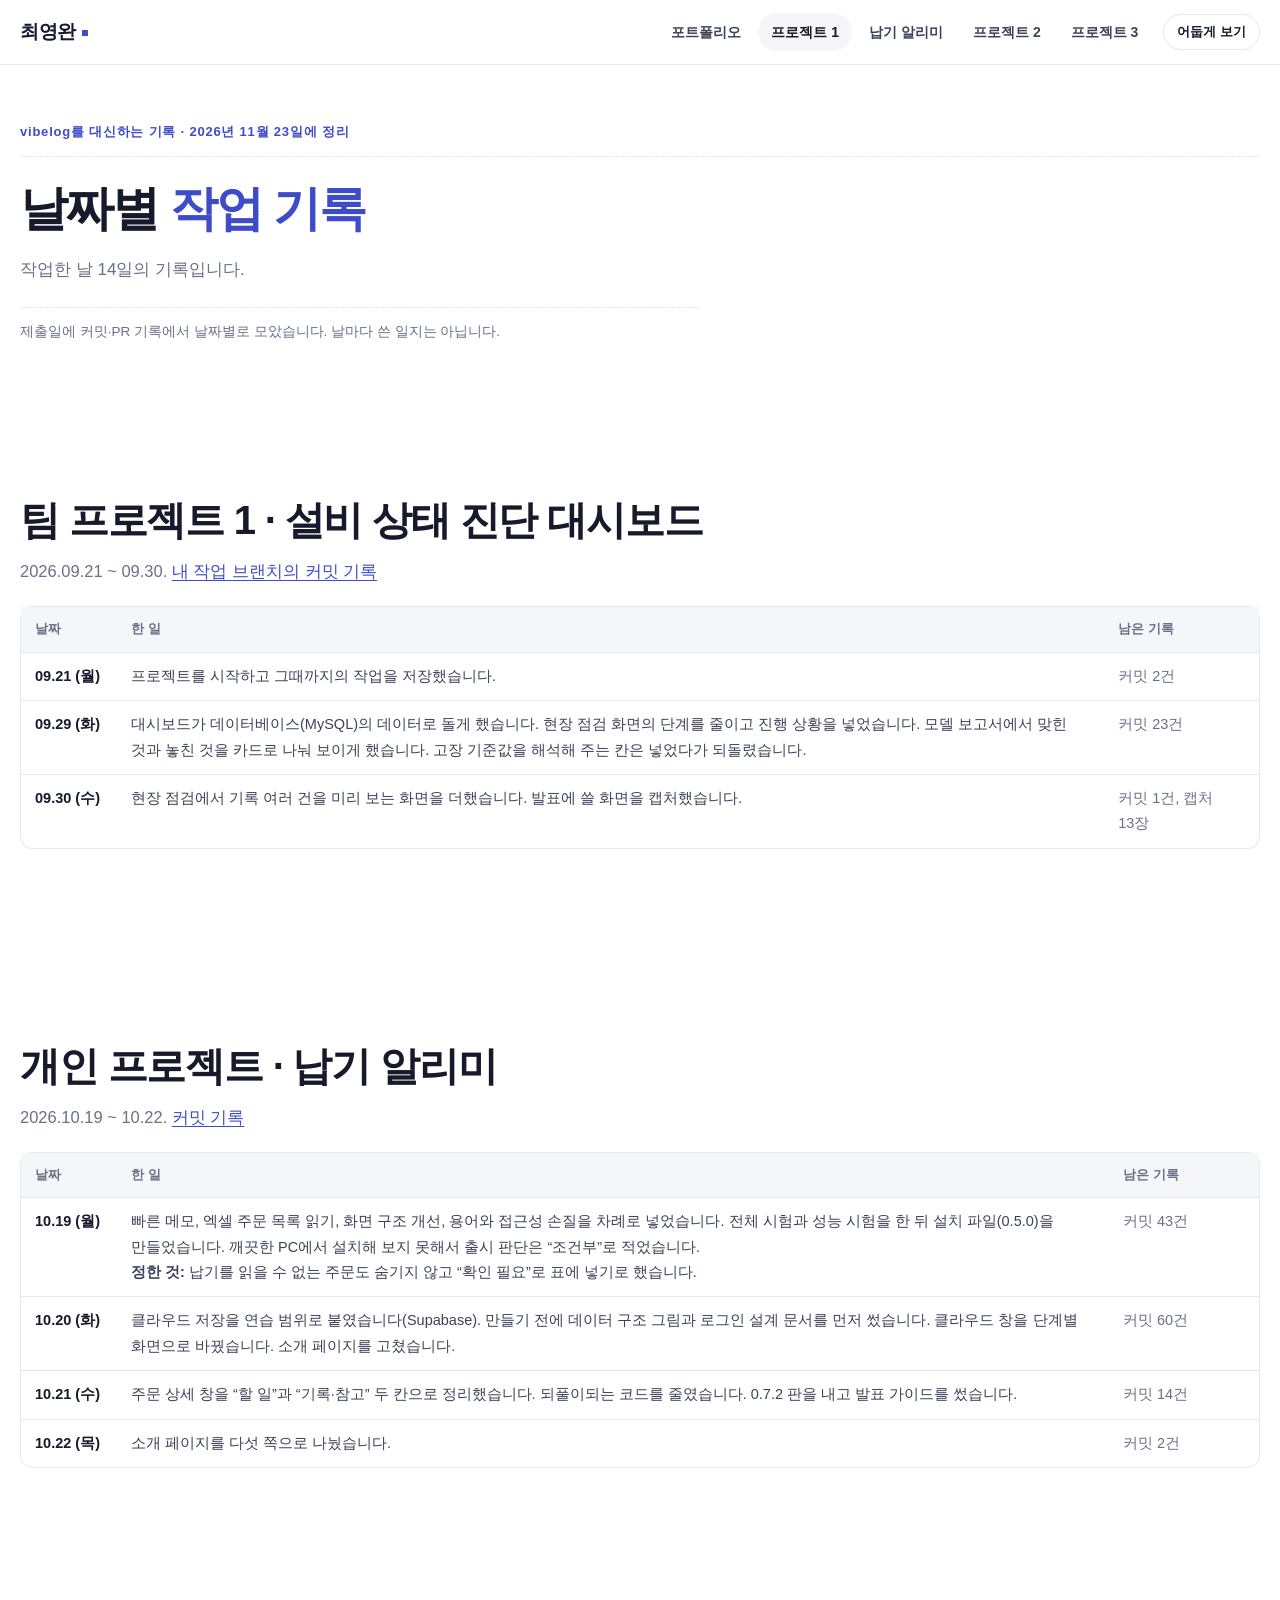
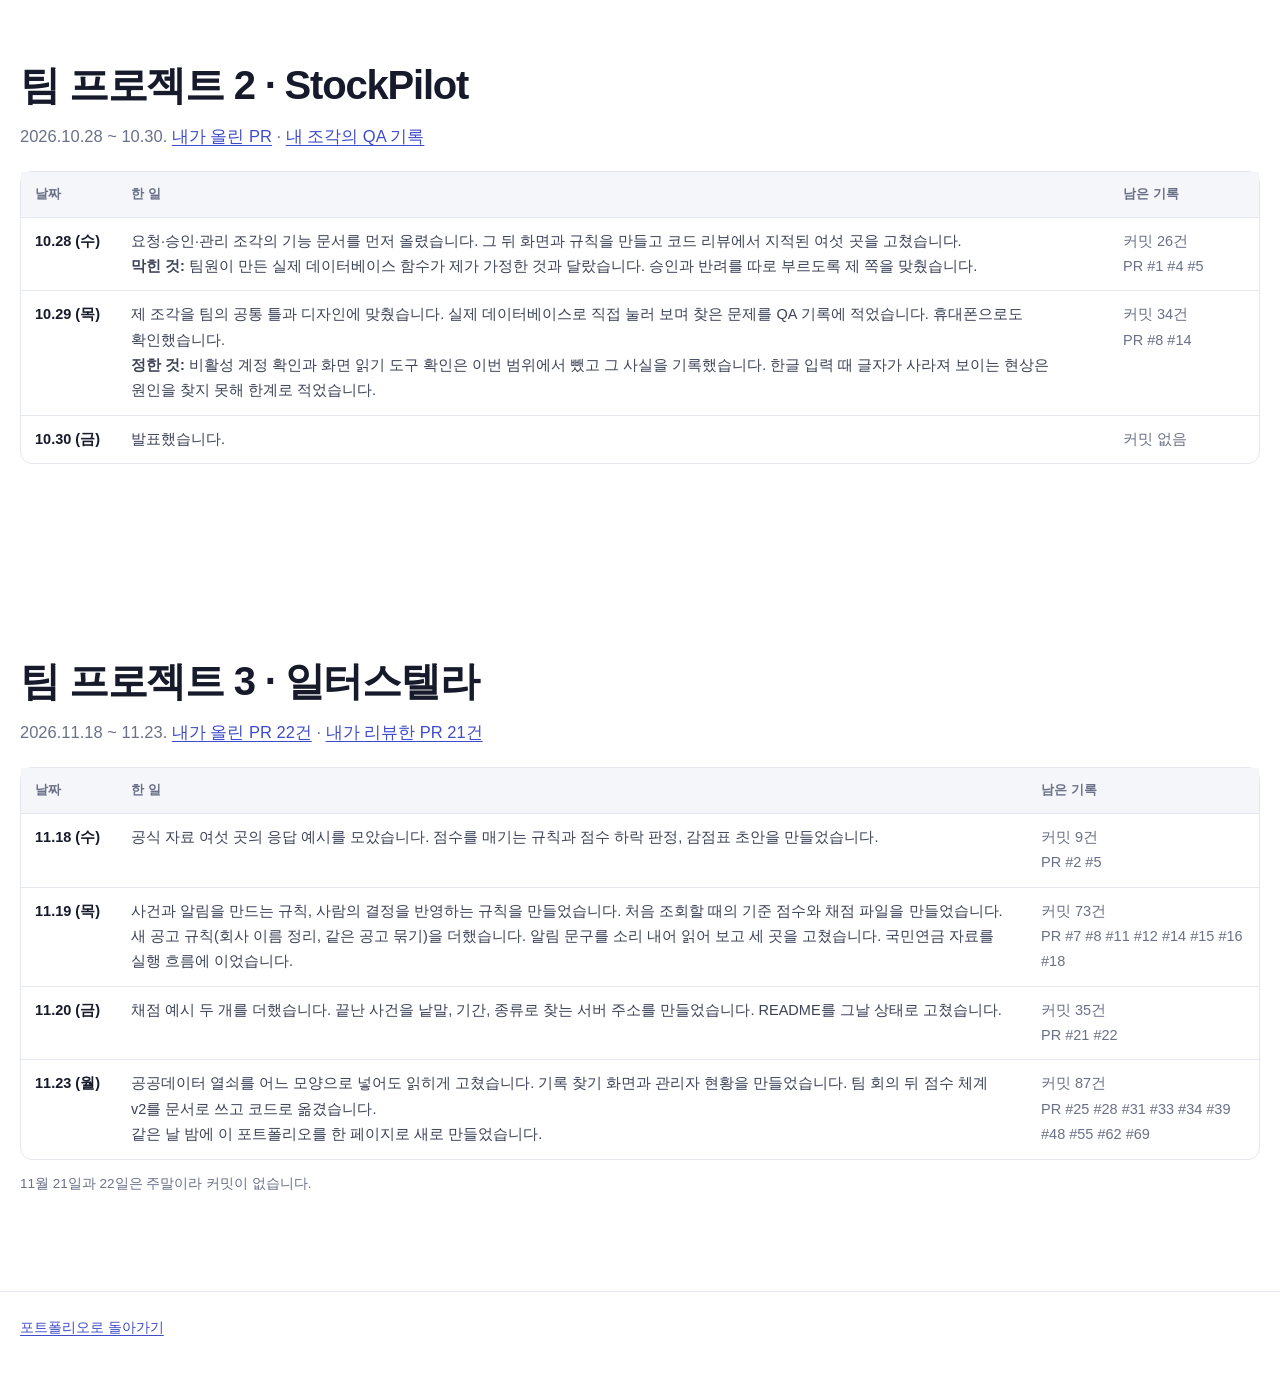
==== commit d470f73e: "일터스텔라: 점수 체계 v2 규칙·비슷한 방식과 견준 것, 배포 주소 이전(#55·#69), 리뷰 21건, 개인 보관 사본 링크 프로젝트3이 끝난 뒤 실제 PR·리뷰 수와 마지막 " ====
--- a/worklog.html
+++ b/worklog.html
@@ -73,7 +73,7 @@
 
 <section id="p3"><div class="wrap">
   <h2>팀 프로젝트 3 · 일터스텔라</h2>
-  <p class="sec-lede">2026.11.18 ~ 11.23. <a href="https://github.com/jhk4308/LS-VibeCoding-Project2/pulls?q=is%3Apr+author%3A2rodmlquf-bit">내가 올린 PR 22건</a> · <a href="https://github.com/jhk4308/LS-VibeCoding-Project2/pulls?q=is%3Apr+reviewed-by%3A2rodmlquf-bit">내가 리뷰한 PR 20건</a></p>
+  <p class="sec-lede">2026.11.18 ~ 11.23. <a href="https://github.com/jhk4308/LS-VibeCoding-Project2/pulls?q=is%3Apr+author%3A2rodmlquf-bit">내가 올린 PR 22건</a> · <a href="https://github.com/jhk4308/LS-VibeCoding-Project2/pulls?q=is%3Apr+reviewed-by%3A2rodmlquf-bit">내가 리뷰한 PR 21건</a></p>
   <table class="log">
     <tr><th>날짜</th><th>한 일</th><th>남은 기록</th></tr>
     <tr><td class="num">11.18 (수)</td><td>공식 자료 여섯 곳의 응답 예시를 모았습니다. 점수를 매기는 규칙과 점수 하락 판정, 감점표 초안을 만들었습니다.</td><td class="num">커밋 9건<br>PR #2 #5</td></tr>
